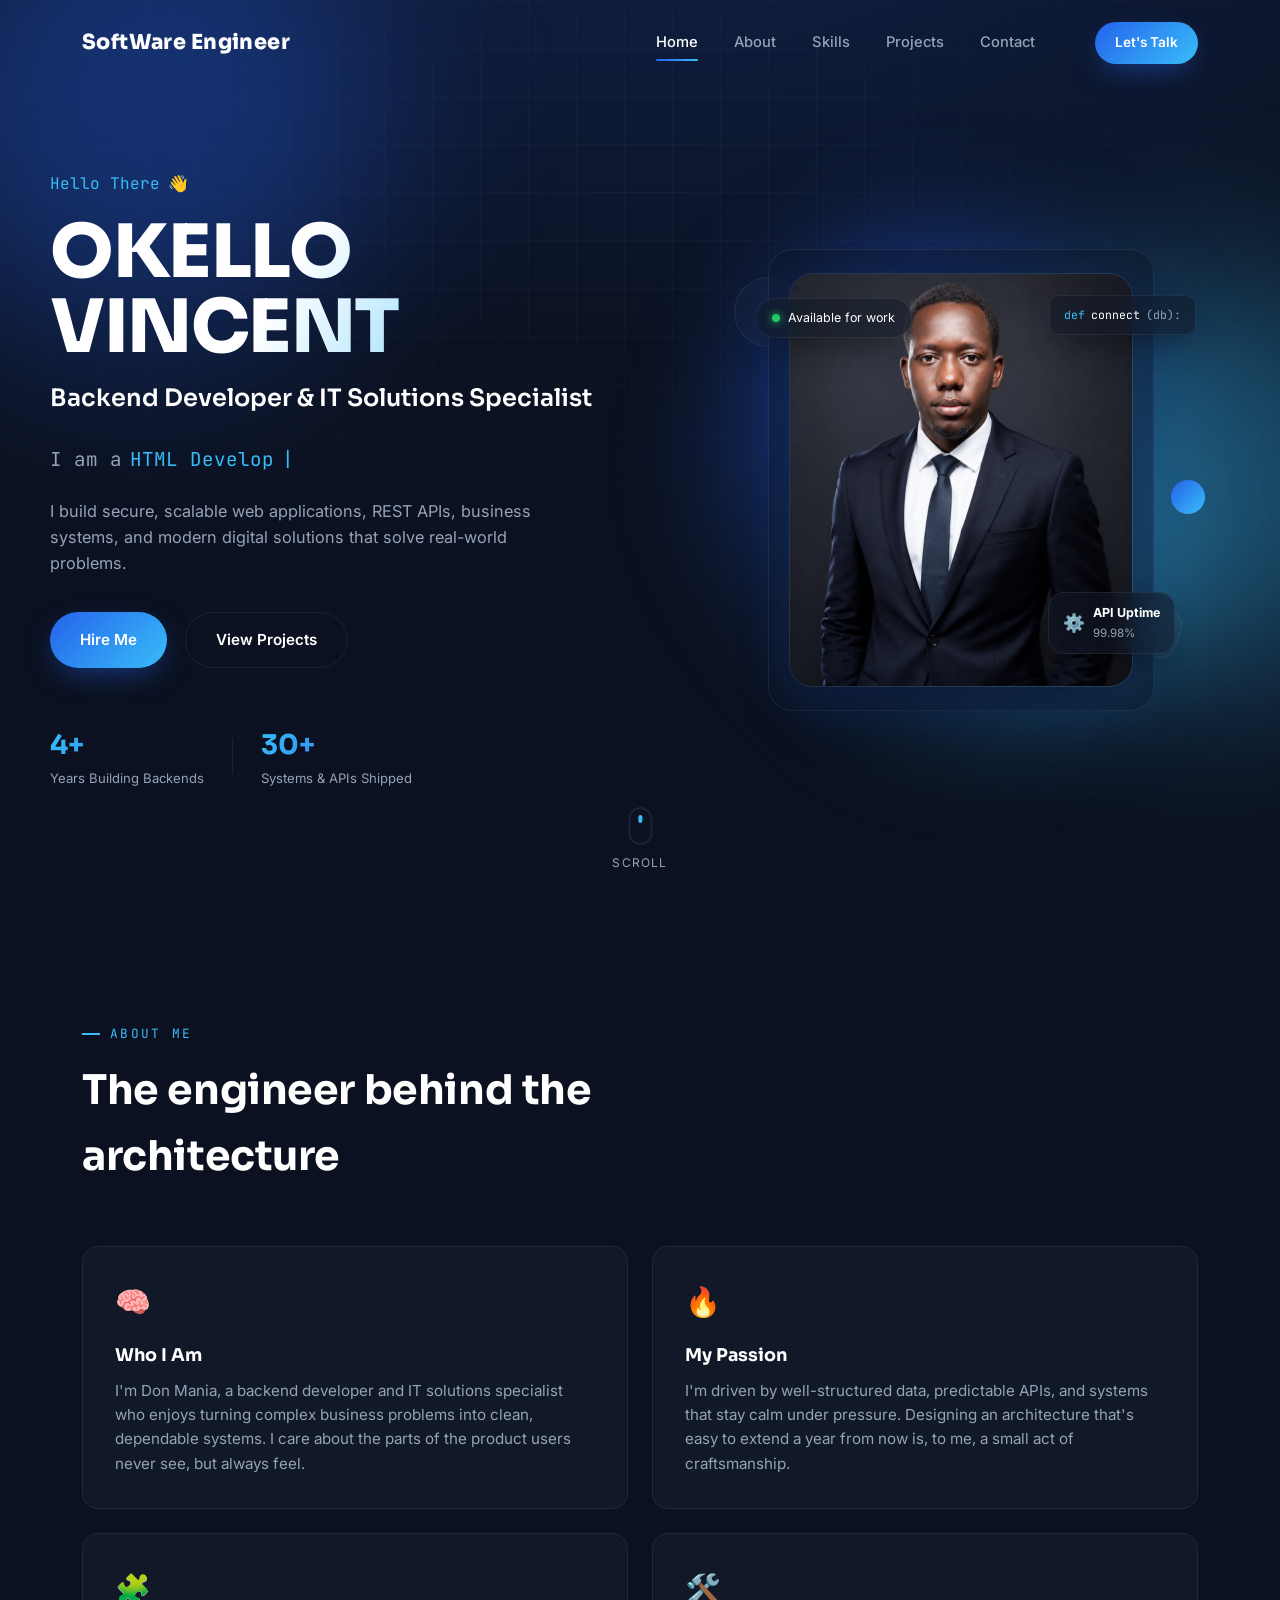
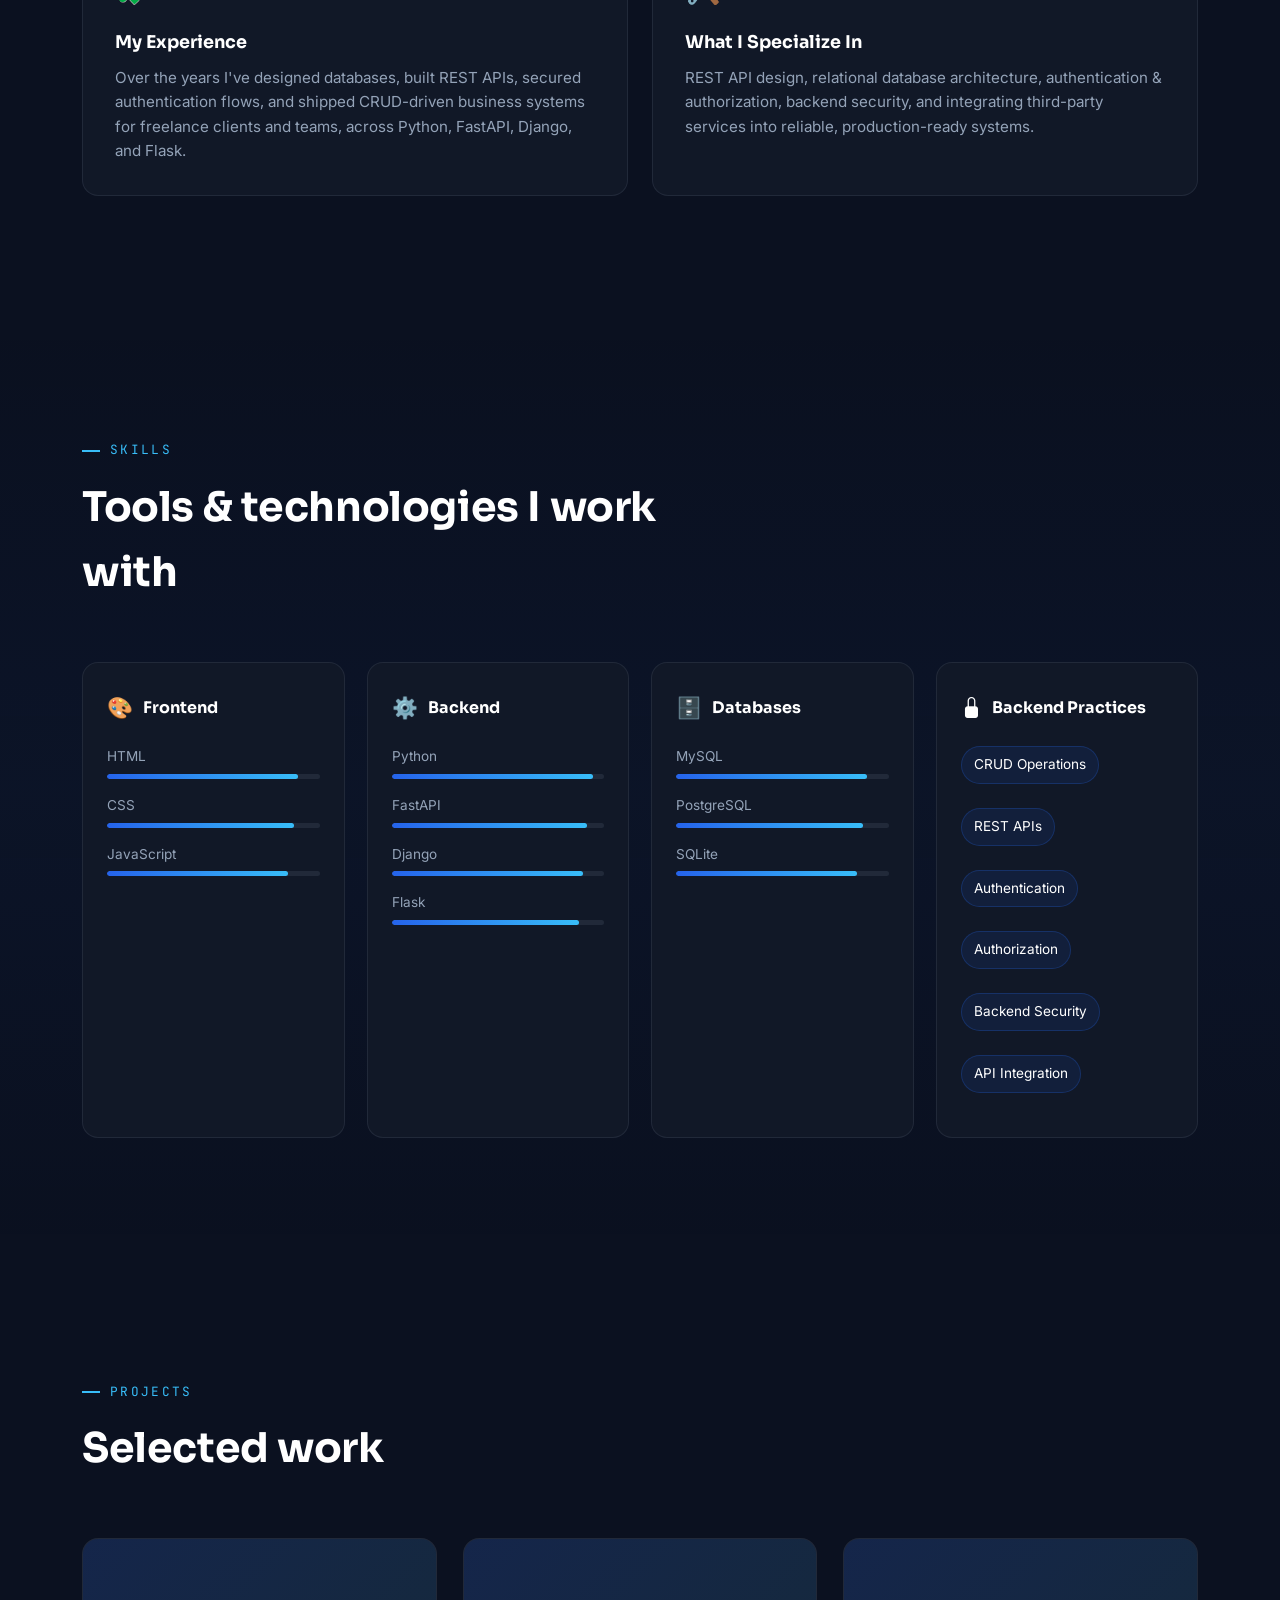
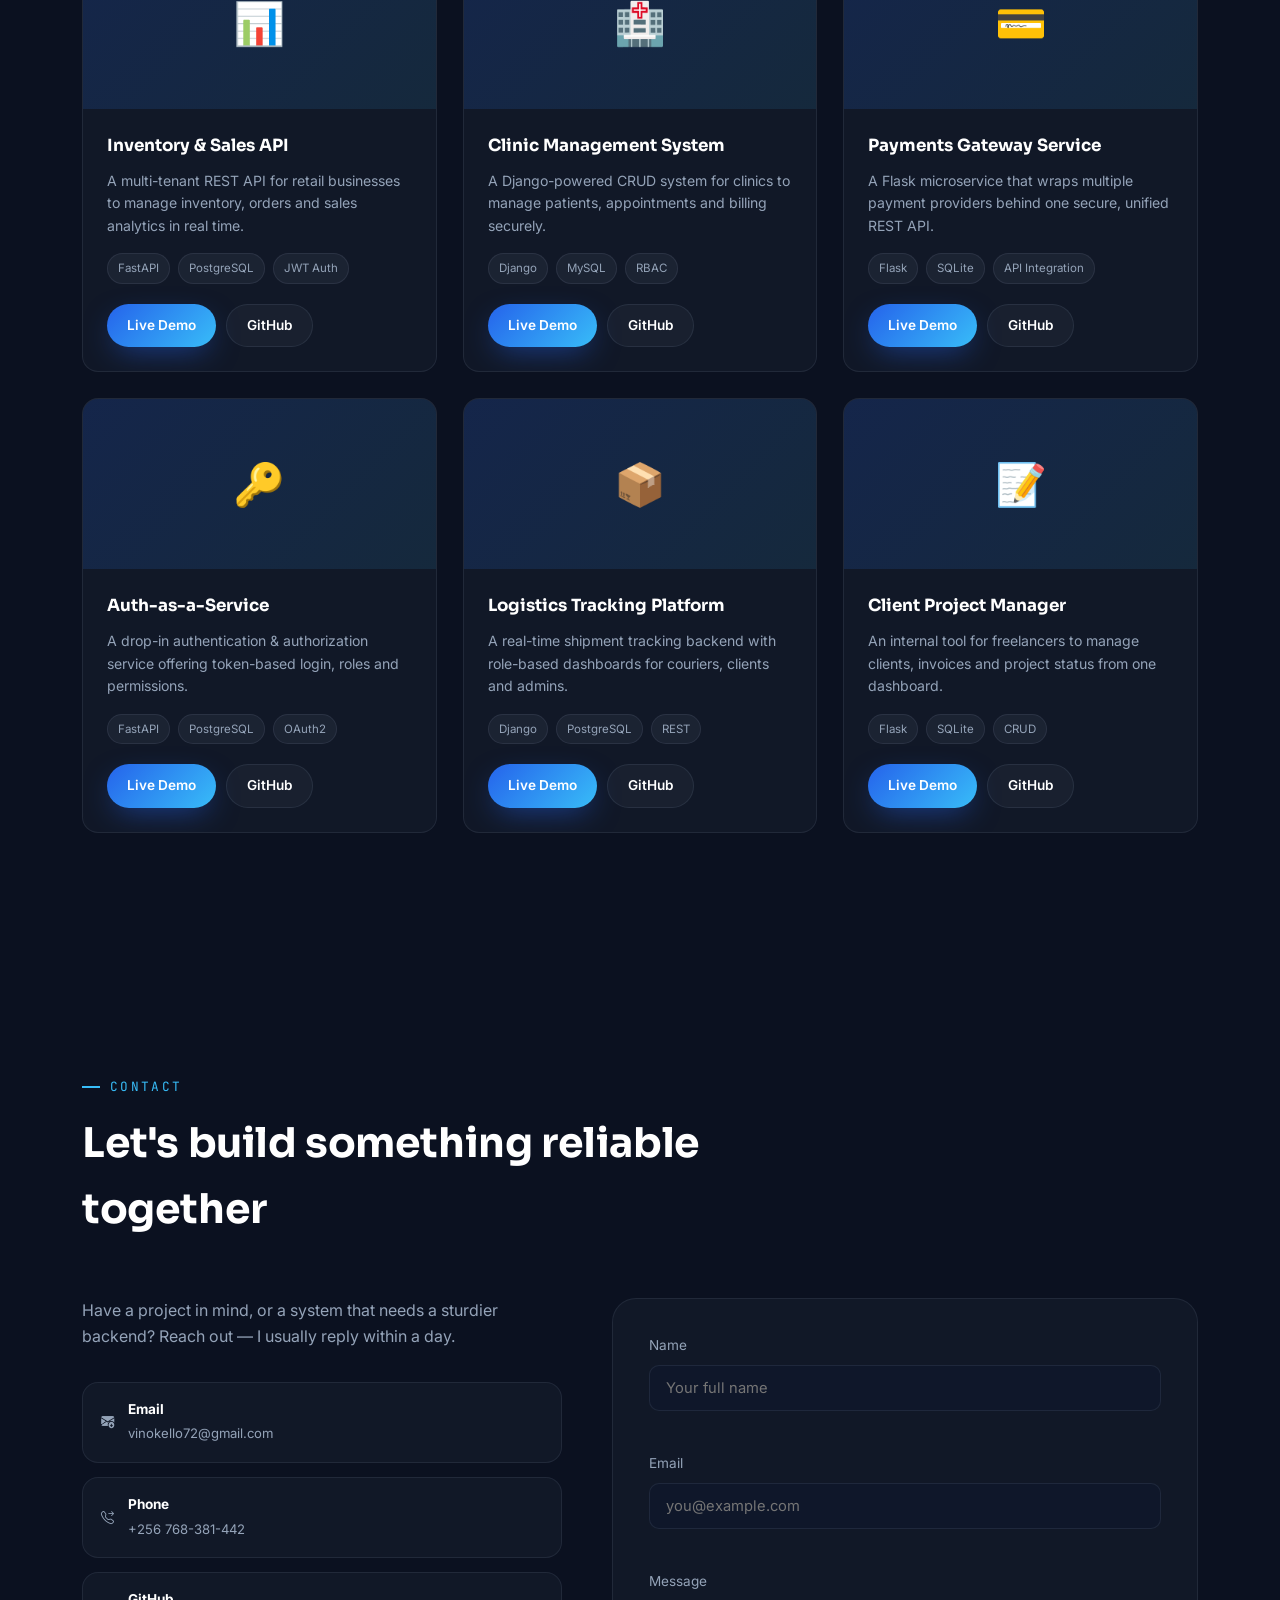
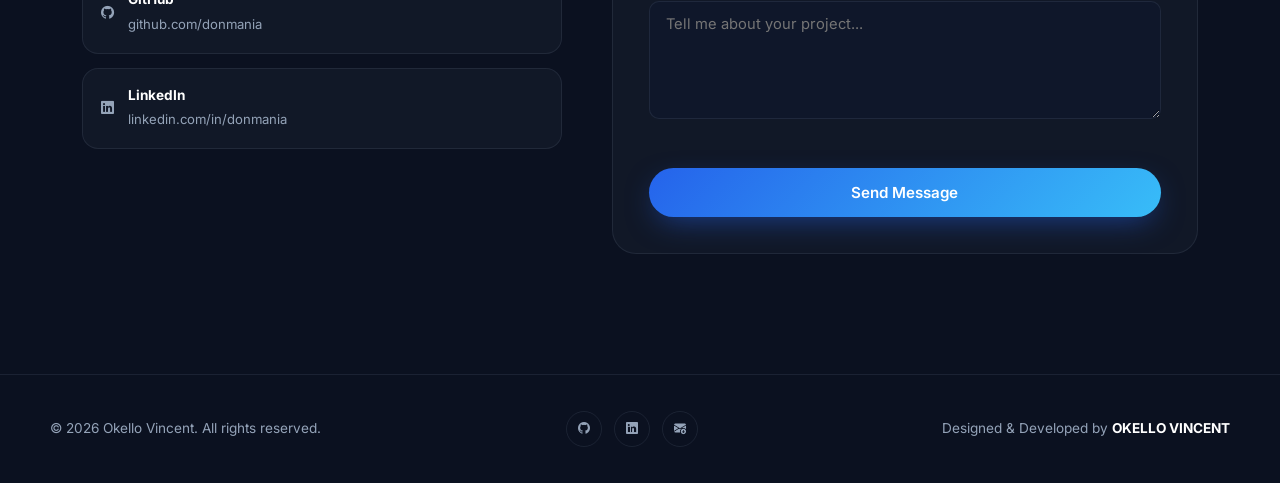
==== index.html @ c0cfbd06 "second update" ====
<!DOCTYPE html>
<html lang="en">
<head>
<meta charset="UTF-8" />
<meta name="viewport" content="width=device-width, initial-scale=1.0" />
<title>Don Mania | Backend Developer &amp; IT Solutions Specialist</title>
<meta name="description" content="Don Mania — Backend Developer & IT Solutions Specialist. I build secure, scalable web applications, REST APIs and business systems." />
<link rel="preconnect" href="https://fonts.googleapis.com">
<link rel="preconnect" href="https://fonts.gstatic.com" crossorigin>
<link href="https://fonts.googleapis.com/css2?family=Sora:wght@400;500;600;700;800&family=Inter:wght@400;500;600;700&family=JetBrains+Mono:wght@400;500&display=swap" rel="stylesheet">
<link rel="stylesheet" href="style.css" />
<link rel="stylesheet" href="https://cdn.jsdelivr.net/npm/bootstrap-icons@1.13.1/font/bootstrap-icons.min.css">
</head>
<body>

<!-- ===================== BACKGROUND DECOR (fixed, global) ===================== -->
<div class="bg-decor" aria-hidden="true">
  <div class="bg-grid"></div>
  <div class="bg-glow bg-glow--1"></div>
  <div class="bg-glow bg-glow--2"></div>
  <div class="bg-particles" id="bgParticles"></div>
</div>

<!-- ===================== NAVIGATION ===================== -->
<header class="navbar" id="navbar">
  <div class="navbar__inner">
    <a href="#home" class="navbar__logo">
    </span>SoftWare Engineer</span>
    </a>

    <nav class="navbar__nav" id="navMenu">
      <a href="#home" class="nav-link active" data-section="home">Home</a>
      <a href="#about" class="nav-link" data-section="about">About</a>
      <a href="#skills" class="nav-link" data-section="skills">Skills</a>
      <a href="#projects" class="nav-link" data-section="projects">Projects</a>
      <a href="#contact" class="nav-link" data-section="contact">Contact</a>
    </nav>

    <a href="#contact" class="btn btn--small btn--primary navbar__cta">Let's Talk</a>

    <button class="hamburger" id="hamburger" aria-label="Toggle menu" aria-expanded="false">
      <span></span><span></span><span></span>
    </button>
  </div>
</header>

<!-- mobile menu overlay -->
<div class="mobile-menu" id="mobileMenu">
  <a href="#home" class="mobile-menu__link" data-section="home">Home</a>
  <a href="#about" class="mobile-menu__link" data-section="about">About</a>
  <a href="#skills" class="mobile-menu__link" data-section="skills">Skills</a>
  <a href="#projects" class="mobile-menu__link" data-section="projects">Projects</a>
  <a href="#contact" class="mobile-menu__link" data-section="contact">Contact</a>
</div>

<main>

<!-- ===================== HERO SECTION ===================== -->
<section class="hero" id="home">
  <div class="hero__inner">

    <!-- LEFT -->
    <div class="hero__left" data-reveal="fade-right">
      <p class="hero__greeting">Hello There <span class="wave">👋</span></p>
      <h1 class="hero__name">OKELLO VINCENT</h1>
      <h2 class="hero__title">Backend Developer &amp; IT Solutions Specialist</h2>

      <div class="hero__typing">
        <span class="hero__typing-prefix">I am a</span>
        <span class="hero__typing-text" id="typingText"></span><span class="hero__cursor" id="typingCursor">|</span>
      </div>

      <p class="hero__desc">
        I build secure, scalable web applications, REST APIs, business systems, and modern digital
        solutions that solve real-world problems.
      </p>

      <div class="hero__actions">
        <a href="#contact" class="btn btn--primary">
          <span>Hire Me</span>
        </a>
        <a href="#projects" class="btn btn--secondary">
          <span>View Projects</span>
        </a>
      </div>

      <div class="hero__meta">
        <div class="hero__meta-item">
          <span class="hero__meta-number">4+</span>
          <span class="hero__meta-label">Years Building Backends</span>
        </div>
        <div class="hero__meta-divider"></div>
        <div class="hero__meta-item">
          <span class="hero__meta-number">30+</span>
          <span class="hero__meta-label">Systems &amp; APIs Shipped</span>
        </div>
      </div>
    </div>

    <!-- RIGHT -->
    <div class="hero__right" data-reveal="fade-left">
      <div class="profile-composition">
        <div class="profile-blob" aria-hidden="true"></div>
        <div class="profile-shape profile-shape--1" aria-hidden="true"></div>
        <div class="profile-shape profile-shape--2" aria-hidden="true"></div>
        <div class="profile-shape profile-shape--3" aria-hidden="true"></div>

        <div class="profile-grid-card" aria-hidden="true">
          <span>def</span><span>connect</span><span>(db):</span>
        </div>

        <div class="profile-card">
          <div class="profile-card__glass"></div>
          <img
            class="profile-card__image"
            src="CEO.jpeg"
            alt="Portrait of Don Mania, backend developer"
            loading="eager"
          />
          <div class="profile-card__badge profile-card__badge--top">
            <span class="dot dot--green"></span> Available for work
          </div>
          <div class="profile-card__badge profile-card__badge--bottom">
            <span class="badge-icon">⚙️</span>
            <div>
              <strong>API Uptime</strong>
              <small>99.98%</small>
            </div>
          </div>
        </div>
      </div>
    </div>

  </div>

  <a href="#about" class="scroll-indicator" aria-label="Scroll down">
    <span class="scroll-indicator__mouse">
      <span class="scroll-indicator__wheel"></span>
    </span>
    <span class="scroll-indicator__label">Scroll</span>
  </a>
</section>

<!-- ===================== ABOUT SECTION ===================== -->
<section class="about" id="about">
  <div class="section-inner">
    <p class="section-eyebrow" data-reveal="fade-up">About Me</p>
    <h2 class="section-title" data-reveal="fade-up">The engineer behind the architecture</h2>

    <div class="about__grid">
      <div class="about__card" data-reveal="fade-up" style="--delay:0">
        <div class="about__icon">🧠</div>
        <h3>Who I Am</h3>
        <p>
          I'm Don Mania, a backend developer and IT solutions specialist who enjoys turning
          complex business problems into clean, dependable systems. I care about the parts
          of the product users never see, but always feel.
        </p>
      </div>

      <div class="about__card" data-reveal="fade-up" style="--delay:0.1s">
        <div class="about__icon">🔥</div>
        <h3>My Passion</h3>
        <p>
          I'm driven by well-structured data, predictable APIs, and systems that stay calm
          under pressure. Designing an architecture that's easy to extend a year from now is,
          to me, a small act of craftsmanship.
        </p>
      </div>

      <div class="about__card" data-reveal="fade-up" style="--delay:0.2s">
        <div class="about__icon">🧩</div>
        <h3>My Experience</h3>
        <p>
          Over the years I've designed databases, built REST APIs, secured authentication
          flows, and shipped CRUD-driven business systems for freelance clients and teams,
          across Python, FastAPI, Django, and Flask.
        </p>
      </div>

      <div class="about__card" data-reveal="fade-up" style="--delay:0.3s">
        <div class="about__icon">🛠️</div>
        <h3>What I Specialize In</h3>
        <p>
          REST API design, relational database architecture, authentication &amp;
          authorization, backend security, and integrating third-party services into
          reliable, production-ready systems.
        </p>
      </div>
    </div>
  </div>
</section>

<!-- ===================== SKILLS SECTION ===================== -->
<section class="skills" id="skills">
  <div class="section-inner">
    <p class="section-eyebrow" data-reveal="fade-up">Skills</p>
    <h2 class="section-title" data-reveal="fade-up">Tools &amp; technologies I work with</h2>

    <div class="skills__grid">

      <div class="skill-category" data-reveal="zoom-in" style="--delay:0">
        <div class="skill-category__header">
          <span class="skill-category__icon">🎨</span>
          <h3>Frontend</h3>
        </div>
        <ul class="skill-list">
          <li><span>HTML</span><div class="skill-bar"><div class="skill-bar__fill" style="--level:90%"></div></div></li>
          <li><span>CSS</span><div class="skill-bar"><div class="skill-bar__fill" style="--level:88%"></div></div></li>
          <li><span>JavaScript</span><div class="skill-bar"><div class="skill-bar__fill" style="--level:85%"></div></div></li>
        </ul>
      </div>

      <div class="skill-category" data-reveal="zoom-in" style="--delay:0.1s">
        <div class="skill-category__header">
          <span class="skill-category__icon">⚙️</span>
          <h3>Backend</h3>
        </div>
        <ul class="skill-list">
          <li><span>Python</span><div class="skill-bar"><div class="skill-bar__fill" style="--level:95%"></div></div></li>
          <li><span>FastAPI</span><div class="skill-bar"><div class="skill-bar__fill" style="--level:92%"></div></div></li>
          <li><span>Django</span><div class="skill-bar"><div class="skill-bar__fill" style="--level:90%"></div></div></li>
          <li><span>Flask</span><div class="skill-bar"><div class="skill-bar__fill" style="--level:88%"></div></div></li>
        </ul>
      </div>

      <div class="skill-category" data-reveal="zoom-in" style="--delay:0.2s">
        <div class="skill-category__header">
          <span class="skill-category__icon">🗄️</span>
          <h3>Databases</h3>
        </div>
        <ul class="skill-list">
          <li><span>MySQL</span><div class="skill-bar"><div class="skill-bar__fill" style="--level:90%"></div></div></li>
          <li><span>PostgreSQL</span><div class="skill-bar"><div class="skill-bar__fill" style="--level:88%"></div></div></li>
          <li><span>SQLite</span><div class="skill-bar"><div class="skill-bar__fill" style="--level:85%"></div></div></li>
        </ul>
      </div>

      <div class="skill-category" data-reveal="zoom-in" style="--delay:0.3s">
        <div class="skill-category__header">
          <span class="skill-category__icon"><i class="bi bi-lock-fill"></i></span>
          <h3>Backend Practices</h3>
        </div>
        <ul class="skill-list skill-list--tags">
          <li class="tag">CRUD Operations</li>
          <li class="tag">REST APIs</li>
          <li class="tag">Authentication</li>
          <li class="tag">Authorization</li>
          <li class="tag">Backend Security</li>
          <li class="tag">API Integration</li>
        </ul>
      </div>

    </div>
  </div>
</section>

<!-- ===================== PROJECTS SECTION ===================== -->
<section class="projects" id="projects">
  <div class="section-inner">
    <p class="section-eyebrow" data-reveal="fade-up">Projects</p>
    <h2 class="section-title" data-reveal="fade-up">Selected work</h2>

    <div class="projects__grid">

      <article class="project-card" data-reveal="fade-up" style="--delay:0">
        <div class="project-card__image">
          <div class="project-card__placeholder">📊</div>
        </div>
        <div class="project-card__body">
          <h3>Inventory &amp; Sales API</h3>
          <p>A multi-tenant REST API for retail businesses to manage inventory, orders and sales analytics in real time.</p>
          <div class="project-card__stack">
            <span>FastAPI</span><span>PostgreSQL</span><span>JWT Auth</span>
          </div>
          <div class="project-card__links">
            <a href="#" class="btn btn--small btn--primary">Live Demo</a>
            <a href="#" class="btn btn--small btn--ghost">GitHub</a>
          </div>
        </div>
      </article>

      <article class="project-card" data-reveal="fade-up" style="--delay:0.1s">
        <div class="project-card__image">
          <div class="project-card__placeholder">🏥</div>
        </div>
        <div class="project-card__body">
          <h3>Clinic Management System</h3>
          <p>A Django-powered CRUD system for clinics to manage patients, appointments and billing securely.</p>
          <div class="project-card__stack">
            <span>Django</span><span>MySQL</span><span>RBAC</span>
          </div>
          <div class="project-card__links">
            <a href="#" class="btn btn--small btn--primary">Live Demo</a>
            <a href="#" class="btn btn--small btn--ghost">GitHub</a>
          </div>
        </div>
      </article>

      <article class="project-card" data-reveal="fade-up" style="--delay:0.2s">
        <div class="project-card__image">
          <div class="project-card__placeholder">💳</div>
        </div>
        <div class="project-card__body">
          <h3>Payments Gateway Service</h3>
          <p>A Flask microservice that wraps multiple payment providers behind one secure, unified REST API.</p>
          <div class="project-card__stack">
            <span>Flask</span><span>SQLite</span><span>API Integration</span>
          </div>
          <div class="project-card__links">
            <a href="#" class="btn btn--small btn--primary">Live Demo</a>
            <a href="#" class="btn btn--small btn--ghost">GitHub</a>
          </div>
        </div>
      </article>

      <article class="project-card" data-reveal="fade-up" style="--delay:0.3s">
        <div class="project-card__image">
          <div class="project-card__placeholder">🔑</div>
        </div>
        <div class="project-card__body">
          <h3>Auth-as-a-Service</h3>
          <p>A drop-in authentication &amp; authorization service offering token-based login, roles and permissions.</p>
          <div class="project-card__stack">
            <span>FastAPI</span><span>PostgreSQL</span><span>OAuth2</span>
          </div>
          <div class="project-card__links">
            <a href="#" class="btn btn--small btn--primary">Live Demo</a>
            <a href="#" class="btn btn--small btn--ghost">GitHub</a>
          </div>
        </div>
      </article>

      <article class="project-card" data-reveal="fade-up" style="--delay:0.4s">
        <div class="project-card__image">
          <div class="project-card__placeholder">📦</div>
        </div>
        <div class="project-card__body">
          <h3>Logistics Tracking Platform</h3>
          <p>A real-time shipment tracking backend with role-based dashboards for couriers, clients and admins.</p>
          <div class="project-card__stack">
            <span>Django</span><span>PostgreSQL</span><span>REST</span>
          </div>
          <div class="project-card__links">
            <a href="#" class="btn btn--small btn--primary">Live Demo</a>
            <a href="#" class="btn btn--small btn--ghost">GitHub</a>
          </div>
        </div>
      </article>

      <article class="project-card" data-reveal="fade-up" style="--delay:0.5s">
        <div class="project-card__image">
          <div class="project-card__placeholder">📝</div>
        </div>
        <div class="project-card__body">
          <h3>Client Project Manager</h3>
          <p>An internal tool for freelancers to manage clients, invoices and project status from one dashboard.</p>
          <div class="project-card__stack">
            <span>Flask</span><span>SQLite</span><span>CRUD</span>
          </div>
          <div class="project-card__links">
            <a href="#" class="btn btn--small btn--primary">Live Demo</a>
            <a href="#" class="btn btn--small btn--ghost">GitHub</a>
          </div>
        </div>
      </article>

    </div>
  </div>
</section>

<!-- ===================== CONTACT SECTION ===================== -->
<section class="contact" id="contact">
  <div class="section-inner">
    <p class="section-eyebrow" data-reveal="fade-up">Contact</p>
    <h2 class="section-title" data-reveal="fade-up">Let's build something reliable together</h2>

    <div class="contact__grid">

      <div class="contact__info" data-reveal="fade-right">
        <p class="contact__intro">
          Have a project in mind, or a system that needs a sturdier backend?
          Reach out — I usually reply within a day.
        </p>

        <a href="mailto:hello@donmania.dev" class="contact__item">
          <span class="contact__icon"><i class="bi bi-envelope-arrow-down-fill"></i></span>
          <div>
            <strong>Email</strong>
            <span>vinokello72@gmail.com</span>
          </div>
        </a>

        <a href="tel:+256768381442" class="contact__item">
          <span class="contact__icon"><i class="bi bi-telephone-forward"></i></span>
          <div>
            <strong>Phone</strong>
            <span>+256 768-381-442</span>
          </div>
        </a>

        <a href="https://github.com/Developer1-2" target="_blank" rel="noopener" class="contact__item">
          <span class="contact__icon"><i class="bi bi-github"></i></span>
          <div>
            <strong>GitHub</strong>
            <span>github.com/donmania</span>
          </div>
        </a>

        <a href="https://linkedin.com/" target="_blank" rel="noopener" class="contact__item">
          <span class="contact__icon"><i class="bi bi-linkedin"></i></span>
          <div>
            <strong>LinkedIn</strong>
            <span>linkedin.com/in/donmania</span>
          </div>
        </a>
      </div>

      <form class="contact__form" id="contactForm" data-reveal="fade-left" novalidate>
        <div class="form-group">
          <label for="name">Name</label>
          <input type="text" id="name" name="name" placeholder="Your full name" autocomplete="name" />
          <span class="form-error" id="nameError"></span>
        </div>

        <div class="form-group">
          <label for="email">Email</label>
          <input type="email" id="email" name="email" placeholder="you@example.com" autocomplete="email" />
          <span class="form-error" id="emailError"></span>
        </div>

        <div class="form-group">
          <label for="message">Message</label>
          <textarea id="message" name="message" rows="5" placeholder="Tell me about your project..."></textarea>
          <span class="form-error" id="messageError"></span>
        </div>

        <button type="submit" class="btn btn--primary btn--full">
          <span>Send Message</span>
        </button>

        <p class="form-success" id="formSuccess">Thanks — your message has been sent. I'll get back to you soon.</p>
      </form>

    </div>
  </div>
</section>

</main>

<!-- ===================== FOOTER ===================== -->
<footer class="footer">
  <div class="footer__inner">
    <p class="footer__copy">© <span id="year"></span> Okello Vincent. All rights reserved.</p>

    <div class="footer__socials">
      <a href="https://github.com/" target="_blank" rel="noopener" aria-label="GitHub"><i class="bi bi-github"></i></a>
      <a href="https://linkedin.com/" target="_blank" rel="noopener" aria-label="LinkedIn"><i class="bi bi-linkedin"></i></a>
      <a href="mailto:hello@donmania.dev" aria-label="Email"><i class="bi bi-envelope-arrow-down-fill"></i></a>
    </div>

    <p class="footer__credit">Designed &amp; Developed by <strong>OKELLO VINCENT</strong></p>
  </div>
</footer>

<button class="back-to-top" id="backToTop" aria-label="Back to top">↑</button>

<script src="script.js"></script>
</body>
</html>
---- style.css ----
/* =========================================================
   DON MANIA — PORTFOLIO STYLESHEET
   Sections: Variables, Reset, Base, Background, Navbar,
   Buttons, Hero, About, Skills, Projects, Contact, Footer,
   Animations, Responsive
   ========================================================= */

/* ---------- 1. CSS VARIABLES ---------- */
:root{
  --bg: #0B1120;
  --card: #111827;
  --card-alt: #0F172A;
  --accent: #2563EB;
  --accent-2: #38BDF8;
  --text: #FFFFFF;
  --muted: #94A3B8;
  --border: rgba(148,163,184,0.12);
  --glass: rgba(17,24,39,0.55);

  --radius-sm: 10px;
  --radius-md: 16px;
  --radius-lg: 24px;

  --font-display: 'Sora', 'Inter', sans-serif;
  --font-body: 'Inter', sans-serif;
  --font-mono: 'JetBrains Mono', monospace;

  --transition: 0.35s cubic-bezier(.25,.8,.25,1);
  --shadow-glow: 0 20px 60px -15px rgba(37,99,235,0.45);
}

/* ---------- 2. RESET ---------- */
*,*::before,*::after{ box-sizing: border-box; margin:0; padding:0; }
html{ scroll-behavior: smooth; }
@media (prefers-reduced-motion: reduce){
  html{ scroll-behavior:auto; }
  *,*::before,*::after{ animation-duration:0.001ms !important; animation-iteration-count:1 !important; transition-duration:0.001ms !important; }
}

body{
  background: var(--bg);
  color: var(--text);
  font-family: var(--font-body);
  line-height: 1.6;
  overflow-x: hidden;
  -webkit-font-smoothing: antialiased;
}

img{ max-width:100%; display:block; }
a{ color:inherit; text-decoration:none; }
ul{ list-style:none; }
button{ font-family:inherit; cursor:pointer; border:none; background:none; color:inherit; }
input,textarea{ font-family:inherit; }

::selection{ background: var(--accent); color:#fff; }

:focus-visible{
  outline: 2px solid var(--accent-2);
  outline-offset: 3px;
  border-radius: 4px;
}

::-webkit-scrollbar{ width:10px; }
::-webkit-scrollbar-track{ background: var(--bg); }
::-webkit-scrollbar-thumb{ background: linear-gradient(var(--accent), var(--accent-2)); border-radius:10px; }

.section-inner{
  max-width: 1180px;
  margin: 0 auto;
  padding: 120px 32px;
}

.section-eyebrow{
  display:inline-block;
  font-family: var(--font-mono);
  font-size: 0.8rem;
  letter-spacing: 0.18em;
  text-transform: uppercase;
  color: var(--accent-2);
  margin-bottom: 14px;
  position: relative;
  padding-left: 28px;
}
.section-eyebrow::before{
  content:"";
  position:absolute;
  left:0; top:50%;
  transform: translateY(-50%);
  width: 18px; height: 2px;
  background: var(--accent-2);
}

.section-title{
  font-family: var(--font-display);
  font-weight: 700;
  font-size: clamp(1.8rem, 3.2vw, 2.6rem);
  margin-bottom: 56px;
  max-width: 640px;
  letter-spacing: -0.01em;
}

/* ---------- 3. BACKGROUND DECOR ---------- */
.bg-decor{
  position: fixed;
  inset: 0;
  z-index: -1;
  background:
    radial-gradient(ellipse 80% 50% at 50% -10%, rgba(37,99,235,0.18), transparent),
    var(--bg);
  overflow: hidden;
}

.bg-grid{
  position:absolute; inset:0;
  background-image:
    linear-gradient(rgba(148,163,184,0.05) 1px, transparent 1px),
    linear-gradient(90deg, rgba(148,163,184,0.05) 1px, transparent 1px);
  background-size: 48px 48px;
  mask-image: radial-gradient(ellipse 70% 60% at 50% 20%, black, transparent);
}

.bg-glow{
  position:absolute;
  border-radius: 50%;
  filter: blur(90px);
  opacity: 0.35;
}
.bg-glow--1{
  width: 480px; height: 480px;
  top: -120px; left: -100px;
  background: var(--accent);
  animation: floatGlow 18s ease-in-out infinite;
}
.bg-glow--2{
  width: 420px; height: 420px;
  top: 30%; right: -140px;
  background: var(--accent-2);
  animation: floatGlow 22s ease-in-out infinite reverse;
}
@keyframes floatGlow{
  0%,100%{ transform: translate(0,0) scale(1); }
  50%{ transform: translate(40px,60px) scale(1.1); }
}

.bg-particles{ position:absolute; inset:0; }
.particle{
  position:absolute;
  width: 3px; height: 3px;
  border-radius:50%;
  background: var(--accent-2);
  opacity: 0.5;
  animation: particleFloat linear infinite;
}
@keyframes particleFloat{
  0%{ transform: translateY(0) translateX(0); opacity:0; }
  10%{ opacity:0.6; }
  90%{ opacity:0.6; }
  100%{ transform: translateY(-100vh) translateX(20px); opacity:0; }
}

/* ---------- 4. NAVBAR ---------- */
.navbar{
  position: fixed;
  top:0; left:0; right:0;
  z-index: 1000;
  padding: 22px 0;
  transition: var(--transition);
}
.navbar.scrolled{
  padding: 14px 0;
  background: rgba(11,17,32,0.75);
  backdrop-filter: blur(16px);
  -webkit-backdrop-filter: blur(16px);
  border-bottom: 1px solid var(--border);
}
.navbar__inner{
  max-width: 1180px;
  margin: 0 auto;
  padding: 0 32px;
  display:flex;
  align-items:center;
  justify-content: space-between;
  gap: 24px;
}
.navbar__logo{
  font-family: var(--font-display);
  font-weight: 800;
  font-size: 1.3rem;
  letter-spacing: 0.02em;
}
.navbar__logo-bracket{ color: var(--accent-2); }

.navbar__nav{
  display:flex;
  align-items:center;
  gap: 36px;
  margin-left: auto;
  margin-right: 36px;
}
.nav-link{
  position: relative;
  font-size: 0.92rem;
  font-weight: 500;
  color: var(--muted);
  transition: color var(--transition);
  padding: 6px 0;
}
.nav-link::after{
  content:"";
  position:absolute;
  left:0; bottom:0;
  width:0; height:2px;
  background: linear-gradient(90deg, var(--accent), var(--accent-2));
  transition: width var(--transition);
  border-radius: 2px;
}
.nav-link:hover{ color: var(--text); }
.nav-link.active{ color: var(--text); }
.nav-link.active::after{ width: 100%; }

.navbar__cta{ flex-shrink:0; }

.hamburger{
  display:none;
  flex-direction: column;
  gap: 5px;
  width: 28px;
  z-index: 1100;
}
.hamburger span{
  display:block;
  height: 2px;
  width: 100%;
  background: var(--text);
  border-radius: 2px;
  transition: var(--transition);
}
.hamburger.open span:nth-child(1){ transform: translateY(7px) rotate(45deg); }
.hamburger.open span:nth-child(2){ opacity:0; }
.hamburger.open span:nth-child(3){ transform: translateY(-7px) rotate(-45deg); }

.mobile-menu{
  position: fixed;
  inset: 0;
  z-index: 999;
  background: rgba(11,17,32,0.97);
  backdrop-filter: blur(20px);
  display:flex;
  flex-direction: column;
  align-items:center;
  justify-content:center;
  gap: 32px;
  transform: translateY(-100%);
  opacity: 0;
  transition: transform 0.45s cubic-bezier(.25,.8,.25,1), opacity 0.4s ease;
  pointer-events: none;
}
.mobile-menu.open{
  transform: translateY(0);
  opacity: 1;
  pointer-events: all;
}
.mobile-menu__link{
  font-family: var(--font-display);
  font-size: 1.6rem;
  font-weight: 600;
  color: var(--text);
}

/* ---------- 5. BUTTONS ---------- */
.btn{
  display:inline-flex;
  align-items:center;
  justify-content:center;
  gap: 8px;
  padding: 15px 30px;
  border-radius: 100px;
  font-weight: 600;
  font-size: 0.95rem;
  position: relative;
  overflow: hidden;
  transition: transform var(--transition), box-shadow var(--transition), background var(--transition), color var(--transition);
  white-space: nowrap;
}
.btn span{ position: relative; z-index:2; }

.btn--primary{
  background: linear-gradient(135deg, var(--accent), var(--accent-2));
  color: #fff;
  box-shadow: 0 10px 30px -8px rgba(37,99,235,0.55);
}
.btn--primary:hover{
  transform: translateY(-3px);
  box-shadow: 0 16px 40px -8px rgba(56,189,248,0.6);
}

.btn--secondary{
  background: transparent;
  color: var(--text);
  border: 1px solid var(--border);
}
.btn--secondary::before{
  content:"";
  position:absolute; inset:0;
  background: linear-gradient(135deg, rgba(37,99,235,0.18), rgba(56,189,248,0.18));
  transform: scaleX(0);
  transform-origin: left;
  transition: transform var(--transition);
  z-index:1;
}
.btn--secondary:hover::before{ transform: scaleX(1); }
.btn--secondary:hover{ border-color: var(--accent-2); transform: translateY(-3px); }

.btn--ghost{
  background: rgba(148,163,184,0.06);
  color: var(--text);
  border: 1px solid var(--border);
}
.btn--ghost:hover{ background: rgba(148,163,184,0.12); transform: translateY(-2px); }

.btn--small{ padding: 10px 20px; font-size: 0.85rem; }
.btn--full{ width: 100%; }

/* ---------- 6. HERO ---------- */
.hero{
  min-height: 100vh;
  display:flex;
  align-items:center;
  padding: 140px 32px 80px;
  position: relative;
}
.hero__inner{
  max-width: 1180px;
  margin: 0 auto;
  width: 100%;
  display:grid;
  grid-template-columns: 1.05fr 0.95fr;
  align-items:center;
  gap: 48px;
}

.hero__greeting{
  font-family: var(--font-mono);
  color: var(--accent-2);
  font-size: 1rem;
  margin-bottom: 18px;
  display:flex; align-items:center; gap:8px;
}
.wave{ display:inline-block; animation: wave 2.2s ease-in-out infinite; transform-origin: 70% 70%; }
@keyframes wave{
  0%,60%,100%{ transform: rotate(0deg); }
  10%{ transform: rotate(14deg); }
  20%{ transform: rotate(-8deg); }
  30%{ transform: rotate(14deg); }
  40%{ transform: rotate(-4deg); }
  50%{ transform: rotate(10deg); }
}

.hero__name{
  font-family: var(--font-display);
  font-weight: 800;
  font-size: clamp(2.6rem, 6vw, 4.6rem);
  line-height: 1.02;
  letter-spacing: -0.02em;
  background: linear-gradient(120deg, #fff 40%, var(--accent-2));
  -webkit-background-clip: text;
  background-clip: text;
  color: transparent;
  margin-bottom: 14px;
}

.hero__title{
  font-family: var(--font-display);
  font-weight: 600;
  font-size: clamp(1.1rem, 2vw, 1.5rem);
  color: var(--text);
  margin-bottom: 26px;
}

.hero__typing{
  font-family: var(--font-mono);
  font-size: clamp(1rem, 1.6vw, 1.2rem);
  color: var(--accent-2);
  min-height: 32px;
  display:flex;
  align-items:center;
  gap: 8px;
  margin-bottom: 22px;
}
.hero__typing-prefix{ color: var(--muted); }
.hero__cursor{
  display:inline-block;
  color: var(--accent-2);
  animation: blink 0.9s steps(1) infinite;
}
@keyframes blink{ 50%{ opacity:0; } }

.hero__desc{
  color: var(--muted);
  font-size: 1.02rem;
  max-width: 520px;
  margin-bottom: 36px;
}

.hero__actions{
  display:flex;
  gap: 18px;
  flex-wrap: wrap;
  margin-bottom: 56px;
}

.hero__meta{
  display:flex;
  align-items:center;
  gap: 28px;
}
.hero__meta-item{ display:flex; flex-direction:column; }
.hero__meta-number{
  font-family: var(--font-display);
  font-weight: 700;
  font-size: 1.7rem;
  background: linear-gradient(120deg, var(--accent-2), var(--accent));
  -webkit-background-clip:text; background-clip:text; color:transparent;
}
.hero__meta-label{ color: var(--muted); font-size: 0.82rem; }
.hero__meta-divider{ width:1px; height: 36px; background: var(--border); }

/* ---- HERO RIGHT: profile composition ---- */
.hero__right{ display:flex; justify-content:center; align-items:center; }

.profile-composition{
  position: relative;
  width: min(420px, 90%);
  aspect-ratio: 1/1.05;
  display:flex; align-items:center; justify-content:center;
}

.profile-blob{
  position:absolute;
  inset: -10%;
  background: radial-gradient(circle at 35% 30%, rgba(37,99,235,0.55), transparent 60%),
              radial-gradient(circle at 70% 70%, rgba(56,189,248,0.35), transparent 60%);
  filter: blur(50px);
  border-radius: 50%;
  animation: blobPulse 7s ease-in-out infinite;
}
@keyframes blobPulse{
  0%,100%{ transform: scale(1); opacity:0.8; }
  50%{ transform: scale(1.08); opacity:1; }
}

.profile-shape{
  position:absolute;
  border: 1px solid var(--border);
  border-radius: var(--radius-md);
  background: rgba(148,163,184,0.04);
  backdrop-filter: blur(4px);
}
.profile-shape--1{
  width: 70px; height: 70px;
  top: 4%; left: -4%;
  border-radius: 50%;
  animation: floatShape 6s ease-in-out infinite;
}
.profile-shape--2{
  width: 50px; height: 50px;
  bottom: 10%; right: -2%;
  transform: rotate(20deg);
  animation: floatShape 8s ease-in-out infinite reverse;
}
.profile-shape--3{
  width: 34px; height: 34px;
  top: 50%; right: -8%;
  border-radius: 50%;
  background: linear-gradient(135deg, var(--accent), var(--accent-2));
  border: none;
  animation: floatShape 5s ease-in-out infinite;
}
@keyframes floatShape{
  0%,100%{ transform: translateY(0); }
  50%{ transform: translateY(-18px); }
}

.profile-grid-card{
  position:absolute;
  top: 8%;
  right: -6%;
  background: var(--glass);
  border: 1px solid var(--border);
  backdrop-filter: blur(10px);
  border-radius: var(--radius-sm);
  padding: 10px 14px;
  font-family: var(--font-mono);
  font-size: 0.72rem;
  color: var(--accent-2);
  display:flex; gap:6px;
  box-shadow: 0 10px 30px -10px rgba(0,0,0,0.5);
  animation: floatShape 7s ease-in-out infinite;
  z-index: 4;
}
.profile-grid-card span:nth-child(2){ color: var(--text); }
.profile-grid-card span:nth-child(3){ color: var(--muted); }

.profile-card{
  position: relative;
  width: 82%;
  z-index: 3;
  border-radius: var(--radius-lg);
  animation: cardFloat 6s ease-in-out infinite;
  transition: transform var(--transition);
}
.profile-card:hover{ transform: translateY(-10px) scale(1.015); }

@keyframes cardFloat{
  0%,100%{ transform: translateY(0); }
  50%{ transform: translateY(-14px); }
}

.profile-card__glass{
  position:absolute;
  inset: -6%;
  background: rgba(17,24,39,0.4);
  border: 1px solid var(--border);
  border-radius: var(--radius-lg);
  backdrop-filter: blur(6px);
  z-index: -1;
}

.profile-card__image{
  width: 100%;
  aspect-ratio: 3/3.6;
  object-fit: cover;
  border-radius: var(--radius-lg);
  border: 1px solid rgba(148,163,184,0.18);
  box-shadow:
    0 30px 60px -20px rgba(0,0,0,0.65),
    var(--shadow-glow);
}

.profile-card__badge{
  position: absolute;
  display:flex;
  align-items:center;
  gap: 8px;
  background: var(--glass);
  border: 1px solid var(--border);
  backdrop-filter: blur(10px);
  -webkit-backdrop-filter: blur(10px);
  border-radius: 100px;
  padding: 9px 16px;
  font-size: 0.78rem;
  box-shadow: 0 14px 30px -10px rgba(0,0,0,0.5);
  z-index: 5;
}
.profile-card__badge--top{ top: 6%; left: -10%; }
.profile-card__badge--bottom{
  bottom: 8%; right: -12%;
  border-radius: var(--radius-md);
  padding: 10px 14px;
  flex-direction: row;
}
.profile-card__badge--bottom strong{ display:block; font-size: 0.78rem; }
.profile-card__badge--bottom small{ color: var(--muted); font-size: 0.72rem; }
.badge-icon{ font-size: 1.1rem; }

.dot{ width:8px; height:8px; border-radius:50%; display:inline-block; }
.dot--green{ background:#22c55e; box-shadow: 0 0 8px #22c55e; animation: pulseDot 1.6s ease-in-out infinite; }
@keyframes pulseDot{ 50%{ opacity:0.4; } }

/* scroll indicator */
.scroll-indicator{
  position:absolute;
  bottom: 28px;
  left: 50%;
  transform: translateX(-50%);
  display:flex;
  flex-direction: column;
  align-items:center;
  gap: 8px;
  color: var(--muted);
  font-size: 0.75rem;
  letter-spacing: 0.1em;
  text-transform: uppercase;
}
.scroll-indicator__mouse{
  width: 24px; height: 38px;
  border: 2px solid var(--border);
  border-radius: 14px;
  display:flex;
  justify-content:center;
  padding-top: 6px;
}
.scroll-indicator__wheel{
  width: 4px; height: 8px;
  border-radius: 2px;
  background: var(--accent-2);
  animation: scrollWheel 1.6s ease-in-out infinite;
}
@keyframes scrollWheel{
  0%{ transform: translateY(0); opacity:1; }
  60%{ opacity:0.3; }
  100%{ transform: translateY(10px); opacity:0; }
}

/* ---------- 7. ABOUT ---------- */
.about__grid{
  display:grid;
  grid-template-columns: repeat(2, 1fr);
  gap: 24px;
}
.about__card{
  background: var(--card);
  border: 1px solid var(--border);
  border-radius: var(--radius-md);
  padding: 32px;
  transition: transform var(--transition), border-color var(--transition), box-shadow var(--transition);
}
.about__card:hover{
  transform: translateY(-6px);
  border-color: rgba(56,189,248,0.4);
  box-shadow: 0 20px 40px -20px rgba(37,99,235,0.4);
}
.about__icon{ font-size: 1.8rem; margin-bottom: 16px; }
.about__card h3{ font-family: var(--font-display); font-size: 1.1rem; margin-bottom: 10px; }
.about__card p{ color: var(--muted); font-size: 0.95rem; }

/* ---------- 8. SKILLS ---------- */
.skills{ background: linear-gradient(180deg, transparent, rgba(37,99,235,0.04), transparent); }
.skills__grid{
  display:grid;
  grid-template-columns: repeat(4, 1fr);
  gap: 22px;
}
.skill-category{
  background: var(--card);
  border: 1px solid var(--border);
  border-radius: var(--radius-md);
  padding: 28px 24px;
  transition: transform var(--transition), border-color var(--transition);
}
.skill-category:hover{ transform: translateY(-6px); border-color: rgba(37,99,235,0.4); }
.skill-category__header{ display:flex; align-items:center; gap:10px; margin-bottom: 22px; }
.skill-category__icon{ font-size: 1.3rem; }
.skill-category__header h3{ font-family: var(--font-display); font-size: 1rem; }

.skill-list li{ margin-bottom: 16px; font-size: 0.85rem; color: var(--text); }
.skill-list li span{ display:block; margin-bottom: 6px; color: var(--muted); }
.skill-bar{ width:100%; height: 5px; background: rgba(148,163,184,0.12); border-radius: 4px; overflow:hidden; }
.skill-bar__fill{
  height: 100%;
  width: 0%;
  border-radius: 4px;
  background: linear-gradient(90deg, var(--accent), var(--accent-2));
  transition: width 1.1s cubic-bezier(.25,.8,.25,1);
}
.skill-category.in-view .skill-bar__fill{ width: var(--level); }

.skill-list--tags{ display:flex; flex-wrap:wrap; gap: 8px; }
.tag{
  font-size: 0.78rem;
  padding: 7px 12px;
  background: rgba(37,99,235,0.1);
  border: 1px solid rgba(37,99,235,0.25);
  color: var(--accent-2);
  border-radius: 100px;
}

/* ---------- 9. PROJECTS ---------- */
.projects__grid{
  display:grid;
  grid-template-columns: repeat(3, 1fr);
  gap: 26px;
}
.project-card{
  background: var(--card);
  border: 1px solid var(--border);
  border-radius: var(--radius-md);
  overflow: hidden;
  transition: transform var(--transition), box-shadow var(--transition), border-color var(--transition);
}
.project-card:hover{
  transform: translateY(-8px) scale(1.015);
  box-shadow: 0 24px 50px -20px rgba(37,99,235,0.45);
  border-color: rgba(56,189,248,0.4);
}
.project-card__image{
  height: 170px;
  background: linear-gradient(135deg, rgba(37,99,235,0.18), rgba(56,189,248,0.1));
  display:flex; align-items:center; justify-content:center;
  position: relative;
  overflow:hidden;
}
.project-card__placeholder{ font-size: 2.6rem; transition: transform var(--transition); }
.project-card:hover .project-card__placeholder{ transform: scale(1.15) rotate(-4deg); }
.project-card__body{ padding: 24px; }
.project-card__body h3{ font-family: var(--font-display); font-size: 1.05rem; margin-bottom: 10px; }
.project-card__body p{ color: var(--muted); font-size: 0.88rem; margin-bottom: 16px; }
.project-card__stack{ display:flex; flex-wrap:wrap; gap:8px; margin-bottom: 20px; }
.project-card__stack span{
  font-size: 0.72rem;
  padding: 5px 10px;
  background: rgba(148,163,184,0.08);
  border: 1px solid var(--border);
  border-radius: 100px;
  color: var(--muted);
}
.project-card__links{ display:flex; gap: 10px; }

/* ---------- 10. CONTACT ---------- */
.contact__grid{
  display:grid;
  grid-template-columns: 0.9fr 1.1fr;
  gap: 50px;
}
.contact__intro{ color: var(--muted); margin-bottom: 32px; max-width: 420px; }
.contact__item{
  display:flex;
  align-items:center;
  gap: 14px;
  padding: 16px 18px;
  background: var(--card);
  border: 1px solid var(--border);
  border-radius: var(--radius-md);
  margin-bottom: 14px;
  transition: var(--transition);
}
.contact__item:hover{ border-color: rgba(56,189,248,0.4); transform: translateX(6px); }
.contact__item strong{ display:block; font-size: 0.85rem; }
.contact__item span{ color: var(--muted); font-size: 0.82rem; }
.contact__icon{ font-size: 1.2rem; }

.contact__form{
  background: var(--card);
  border: 1px solid var(--border);
  border-radius: var(--radius-lg);
  padding: 36px;
}
.form-group{ margin-bottom: 22px; }
.form-group label{ display:block; font-size: 0.85rem; margin-bottom: 8px; color: var(--muted); }
.form-group input, .form-group textarea{
  width: 100%;
  padding: 13px 16px;
  background: var(--card-alt);
  border: 1px solid var(--border);
  border-radius: var(--radius-sm);
  color: var(--text);
  font-size: 0.92rem;
  transition: border-color var(--transition), box-shadow var(--transition);
  resize: vertical;
}
.form-group input:focus, .form-group textarea:focus{
  outline: none;
  border-color: var(--accent-2);
  box-shadow: 0 0 0 3px rgba(56,189,248,0.15);
}
.form-group.error input, .form-group.error textarea{ border-color: #ef4444; }
.form-error{
  display:block;
  margin-top: 6px;
  font-size: 0.78rem;
  color: #ef4444;
  min-height: 14px;
}
.form-success{
  display:none;
  margin-top: 18px;
  font-size: 0.88rem;
  color: #22c55e;
  background: rgba(34,197,94,0.08);
  border: 1px solid rgba(34,197,94,0.25);
  padding: 12px 16px;
  border-radius: var(--radius-sm);
}
.form-success.show{ display:block; }

/* ---------- 11. FOOTER ---------- */
.footer{
  border-top: 1px solid var(--border);
  padding: 36px 32px;
}
.footer__inner{
  max-width: 1180px;
  margin: 0 auto;
  display:flex;
  align-items:center;
  justify-content: space-between;
  flex-wrap: wrap;
  gap: 16px;
}
.footer__copy, .footer__credit{ color: var(--muted); font-size: 0.85rem; }
.footer__credit strong{ color: var(--text); }
.footer__socials{ display:flex; gap: 12px; }
.footer__socials a{
  width: 36px; height: 36px;
  display:flex; align-items:center; justify-content:center;
  border: 1px solid var(--border);
  border-radius: 50%;
  font-size: 0.75rem;
  font-family: var(--font-mono);
  color: var(--muted);
  transition: var(--transition);
}
.footer__socials a:hover{
  color: #fff;
  border-color: var(--accent-2);
  background: rgba(56,189,248,0.1);
  transform: translateY(-3px);
}

/* ---------- 12. BACK TO TOP ---------- */
.back-to-top{
  position: fixed;
  bottom: 28px;
  right: 28px;
  width: 46px; height: 46px;
  border-radius: 50%;
  background: linear-gradient(135deg, var(--accent), var(--accent-2));
  color: #fff;
  font-size: 1.1rem;
  display:flex; align-items:center; justify-content:center;
  box-shadow: 0 10px 30px -8px rgba(37,99,235,0.6);
  opacity: 0;
  visibility: hidden;
  transform: translateY(12px);
  transition: var(--transition);
  z-index: 900;
}
.back-to-top.show{ opacity:1; visibility:visible; transform: translateY(0); }
.back-to-top:hover{ transform: translateY(-4px); }

/* ---------- 13. SCROLL REVEAL ANIMATIONS ---------- */
[data-reveal]{
  opacity: 0;
  transition: opacity 0.8s ease var(--delay,0s), transform 0.8s cubic-bezier(.25,.8,.25,1) var(--delay,0s);
}
[data-reveal="fade-up"]{ transform: translateY(36px); }
[data-reveal="fade-left"]{ transform: translateX(-40px); }
[data-reveal="fade-right"]{ transform: translateX(40px); }
[data-reveal="zoom-in"]{ transform: scale(0.92); }
[data-reveal].in-view{ opacity:1; transform: translate(0,0) scale(1); }

/* ---------- 14. RESPONSIVE ---------- */
@media (max-width: 1024px){
  .hero__inner{ grid-template-columns: 1fr; text-align:center; }
  .hero__actions{ justify-content:center; }
  .hero__meta{ justify-content:center; }
  .hero__typing{ justify-content:center; }
  .hero__desc{ margin-left:auto; margin-right:auto; }
  .hero__right{ order:-1; margin-bottom: 24px; }
  .about__grid{ grid-template-columns: 1fr; }
  .skills__grid{ grid-template-columns: repeat(2, 1fr); }
  .projects__grid{ grid-template-columns: repeat(2, 1fr); }
  .contact__grid{ grid-template-columns: 1fr; }
}

@media (max-width: 860px){
  .navbar__nav, .navbar__cta{ display:none; }
  .hamburger{ display:flex; }
}

@media (max-width: 640px){
  .section-inner{ padding: 90px 22px; }
  .skills__grid{ grid-template-columns: 1fr; }
  .projects__grid{ grid-template-columns: 1fr; }
  .profile-card__badge--top, .profile-card__badge--bottom{ font-size: 0.7rem; padding: 7px 12px; }
  .profile-grid-card{ display:none; }
  .footer__inner{ flex-direction: column; text-align:center; }
}

@media (max-width: 420px){
  .hero{ padding-top: 120px; }
  .hero__actions{ flex-direction: column; width:100%; }
  .hero__actions .btn{ width:100%; }
}
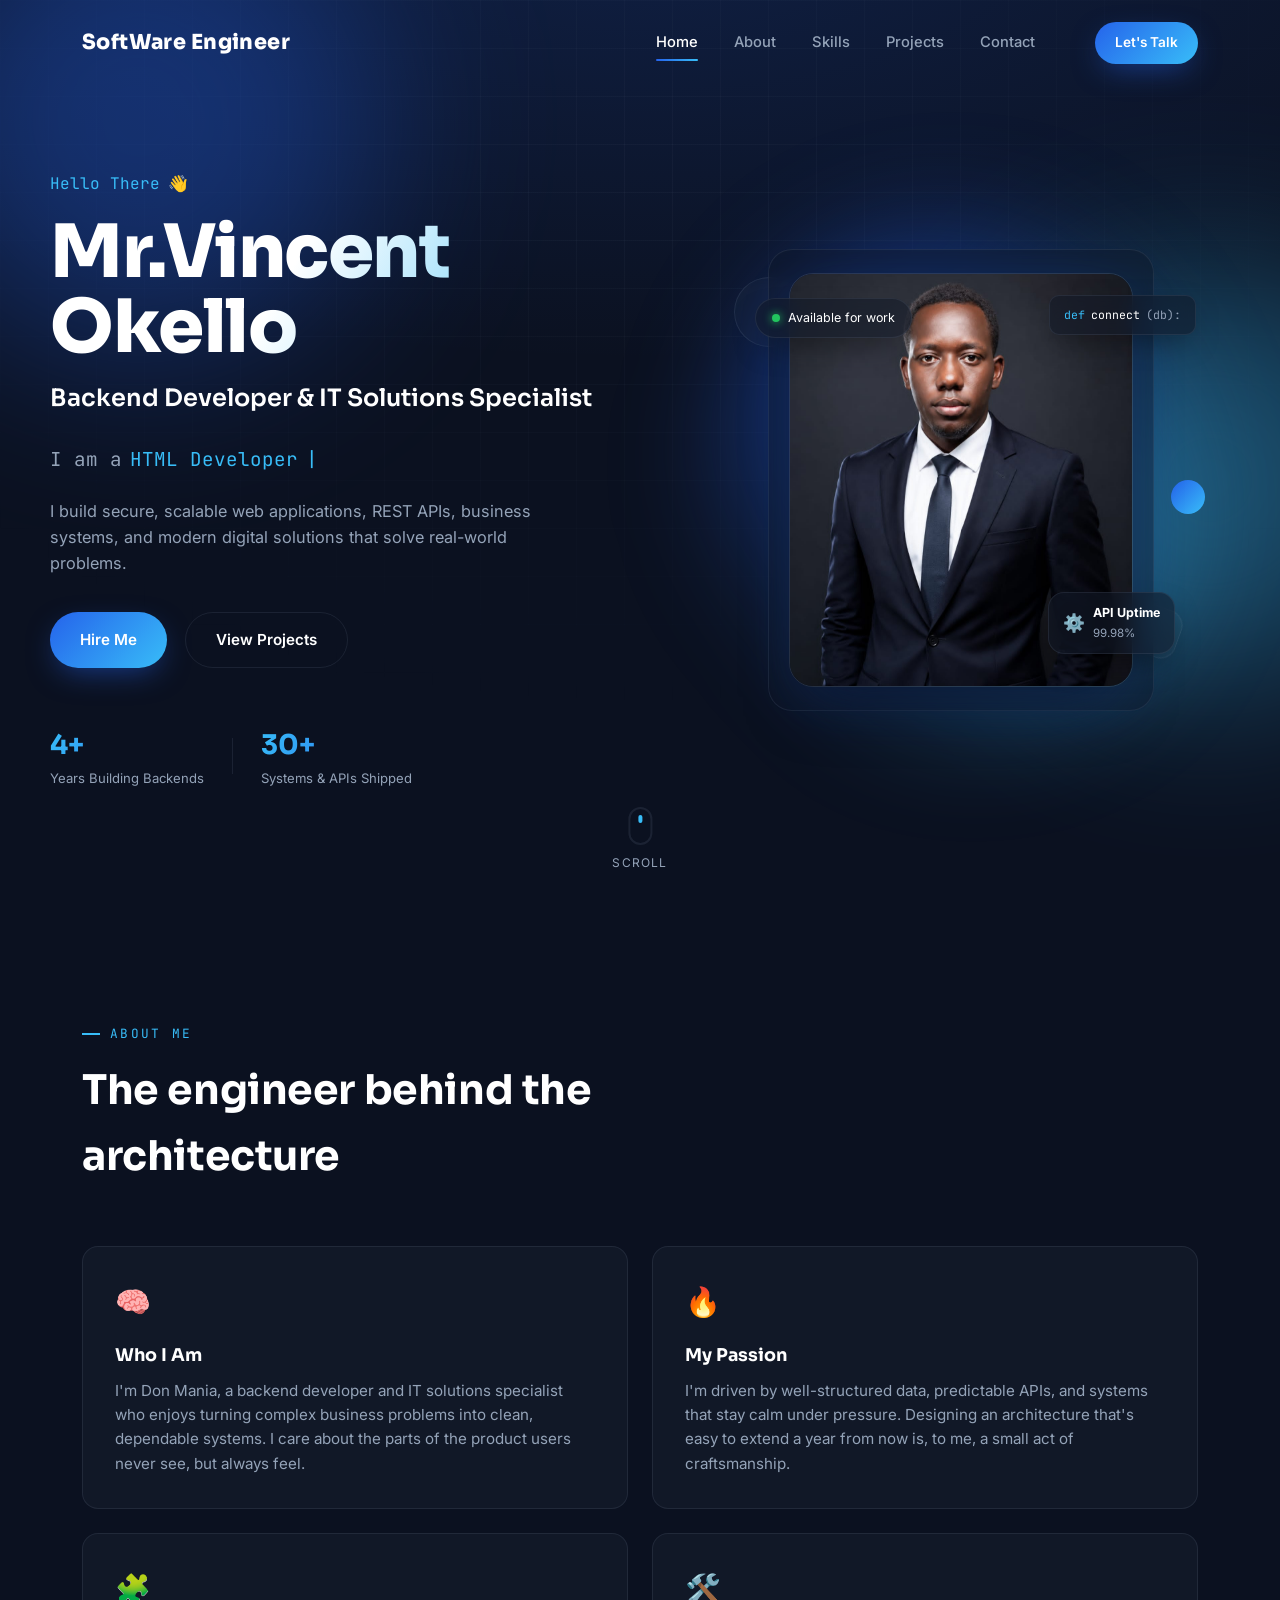
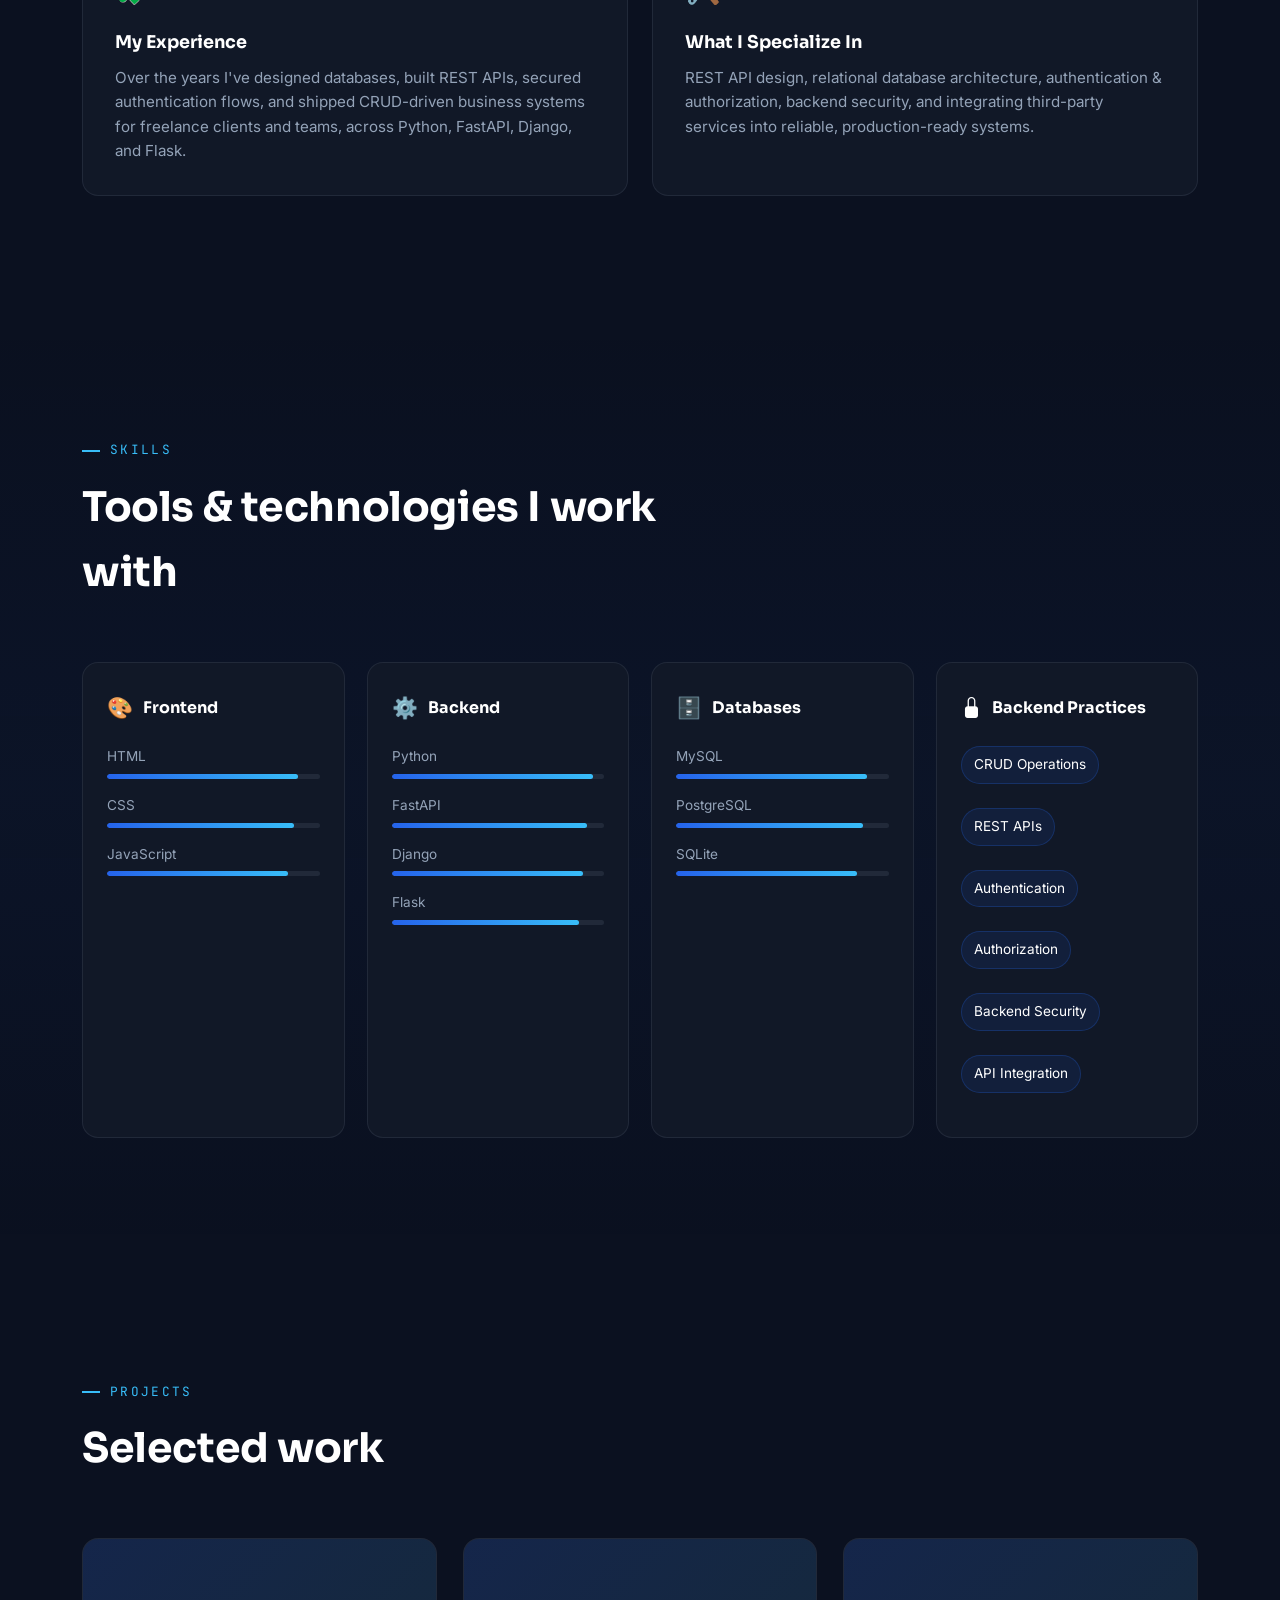
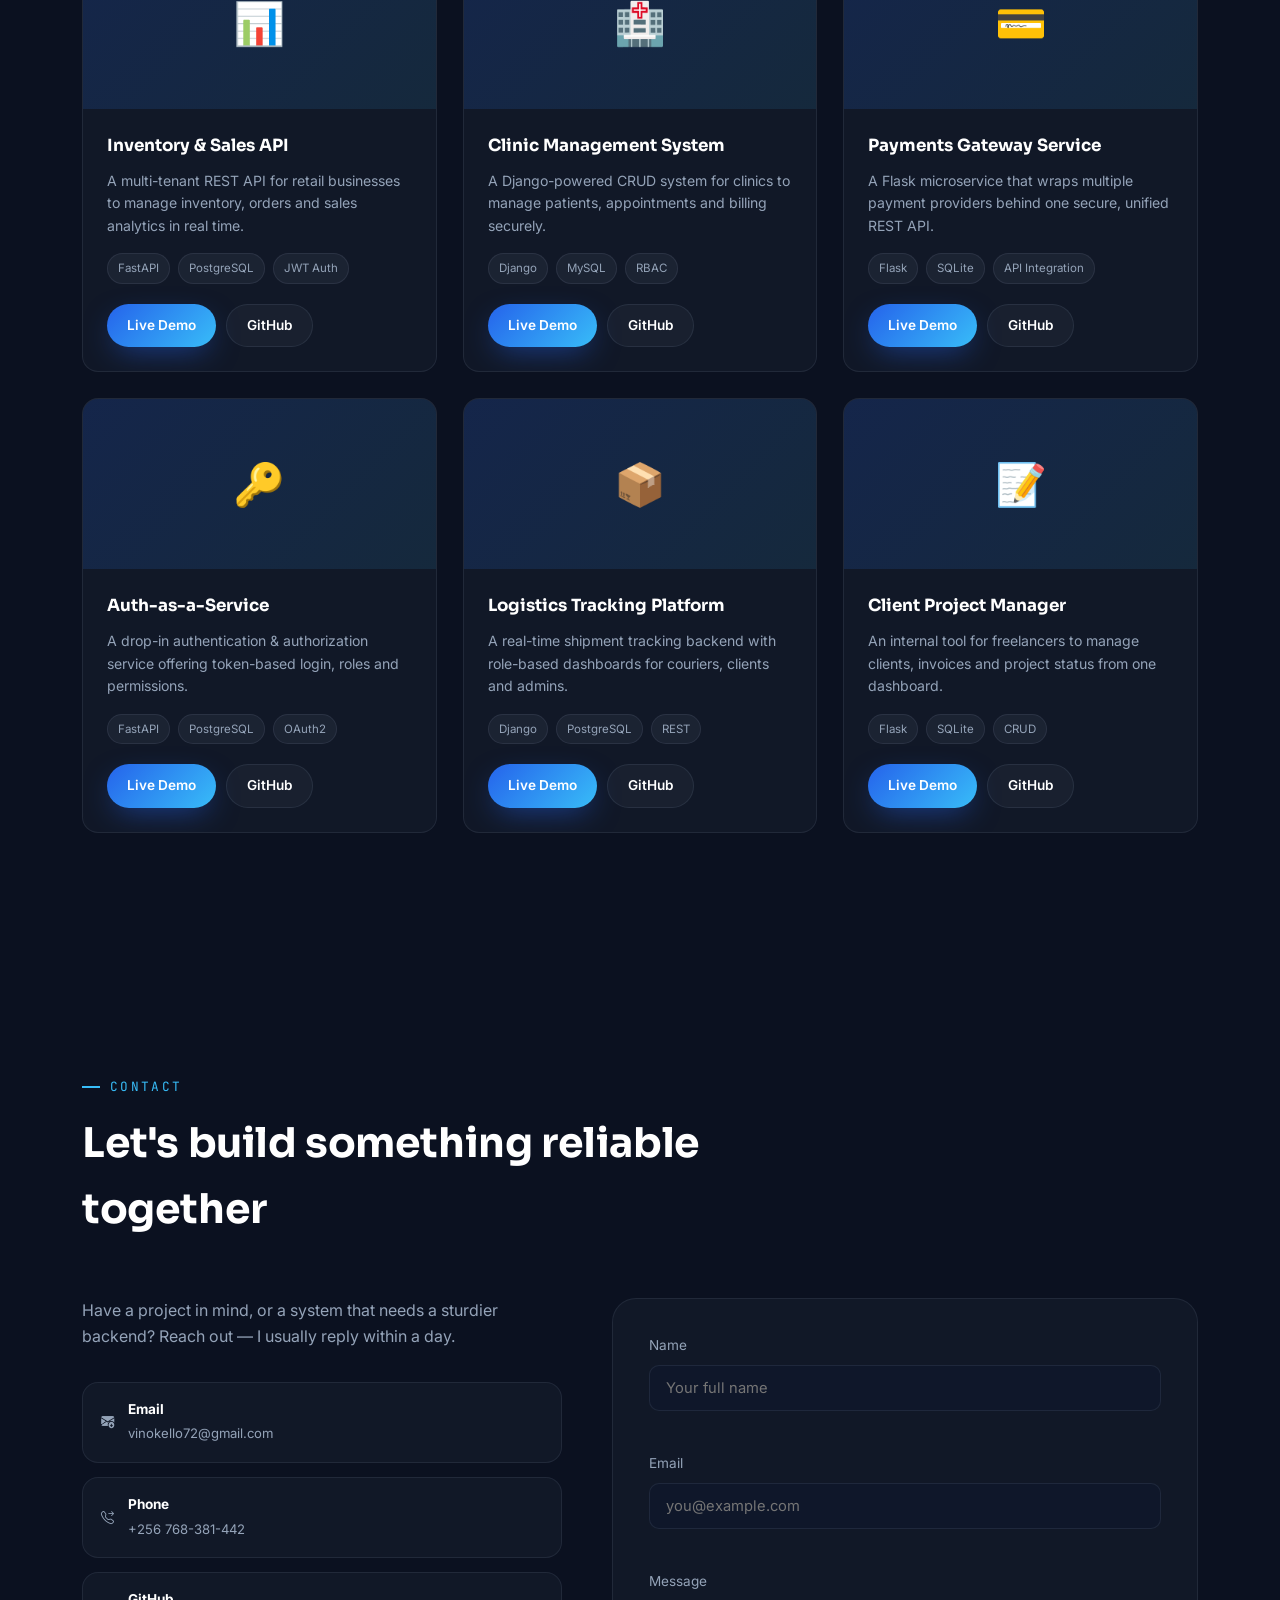
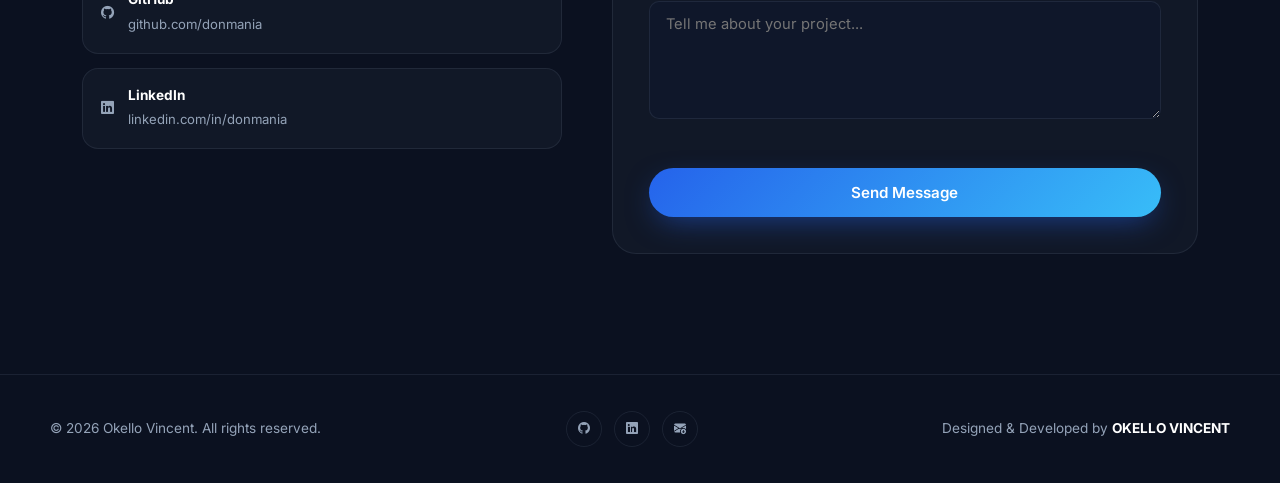
==== commit 4cd955ed: "Update index.html" ====
--- a/index.html
+++ b/index.html
@@ -62,7 +62,7 @@
     <!-- LEFT -->
     <div class="hero__left" data-reveal="fade-right">
       <p class="hero__greeting">Hello There <span class="wave">👋</span></p>
-      <h1 class="hero__name">OKELLO VINCENT</h1>
+      <h1 class="hero__name">Mr.Vincent Okello</h1>
       <h2 class="hero__title">Backend Developer &amp; IT Solutions Specialist</h2>
 
       <div class="hero__typing">
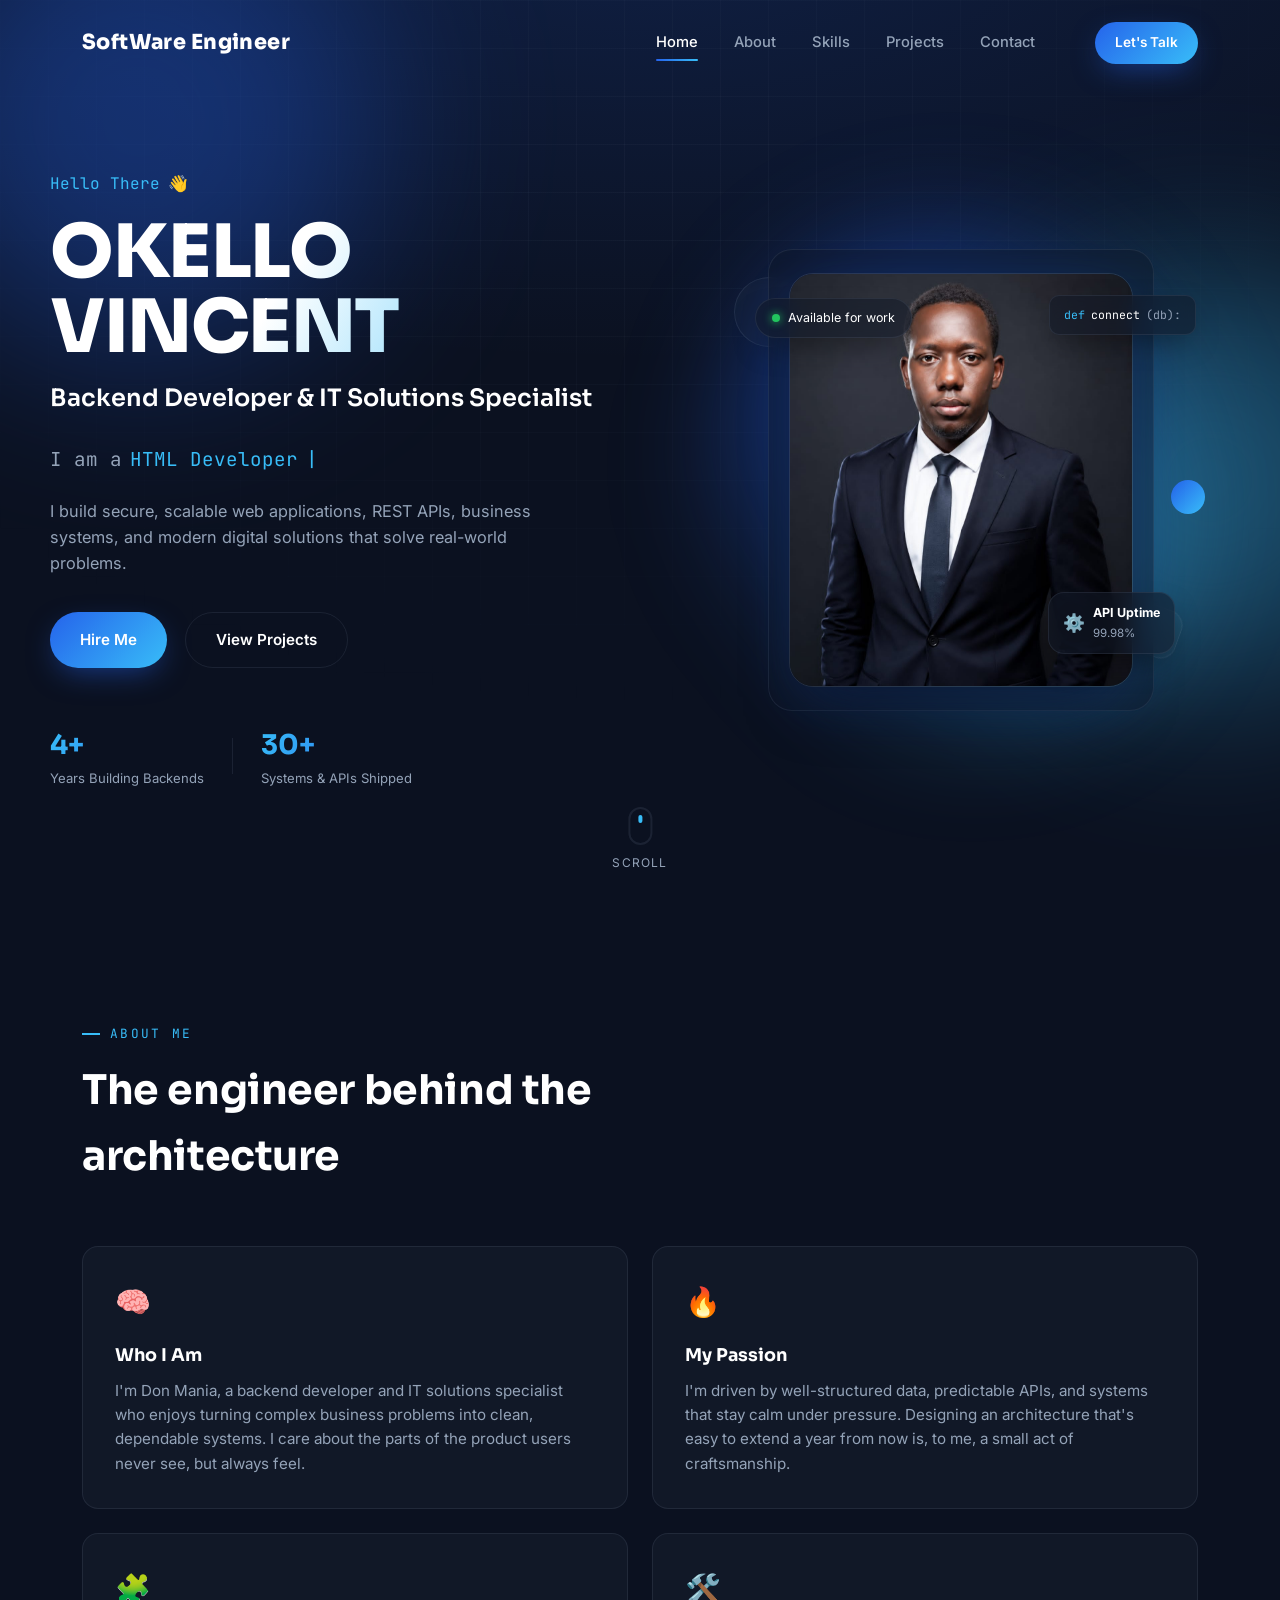
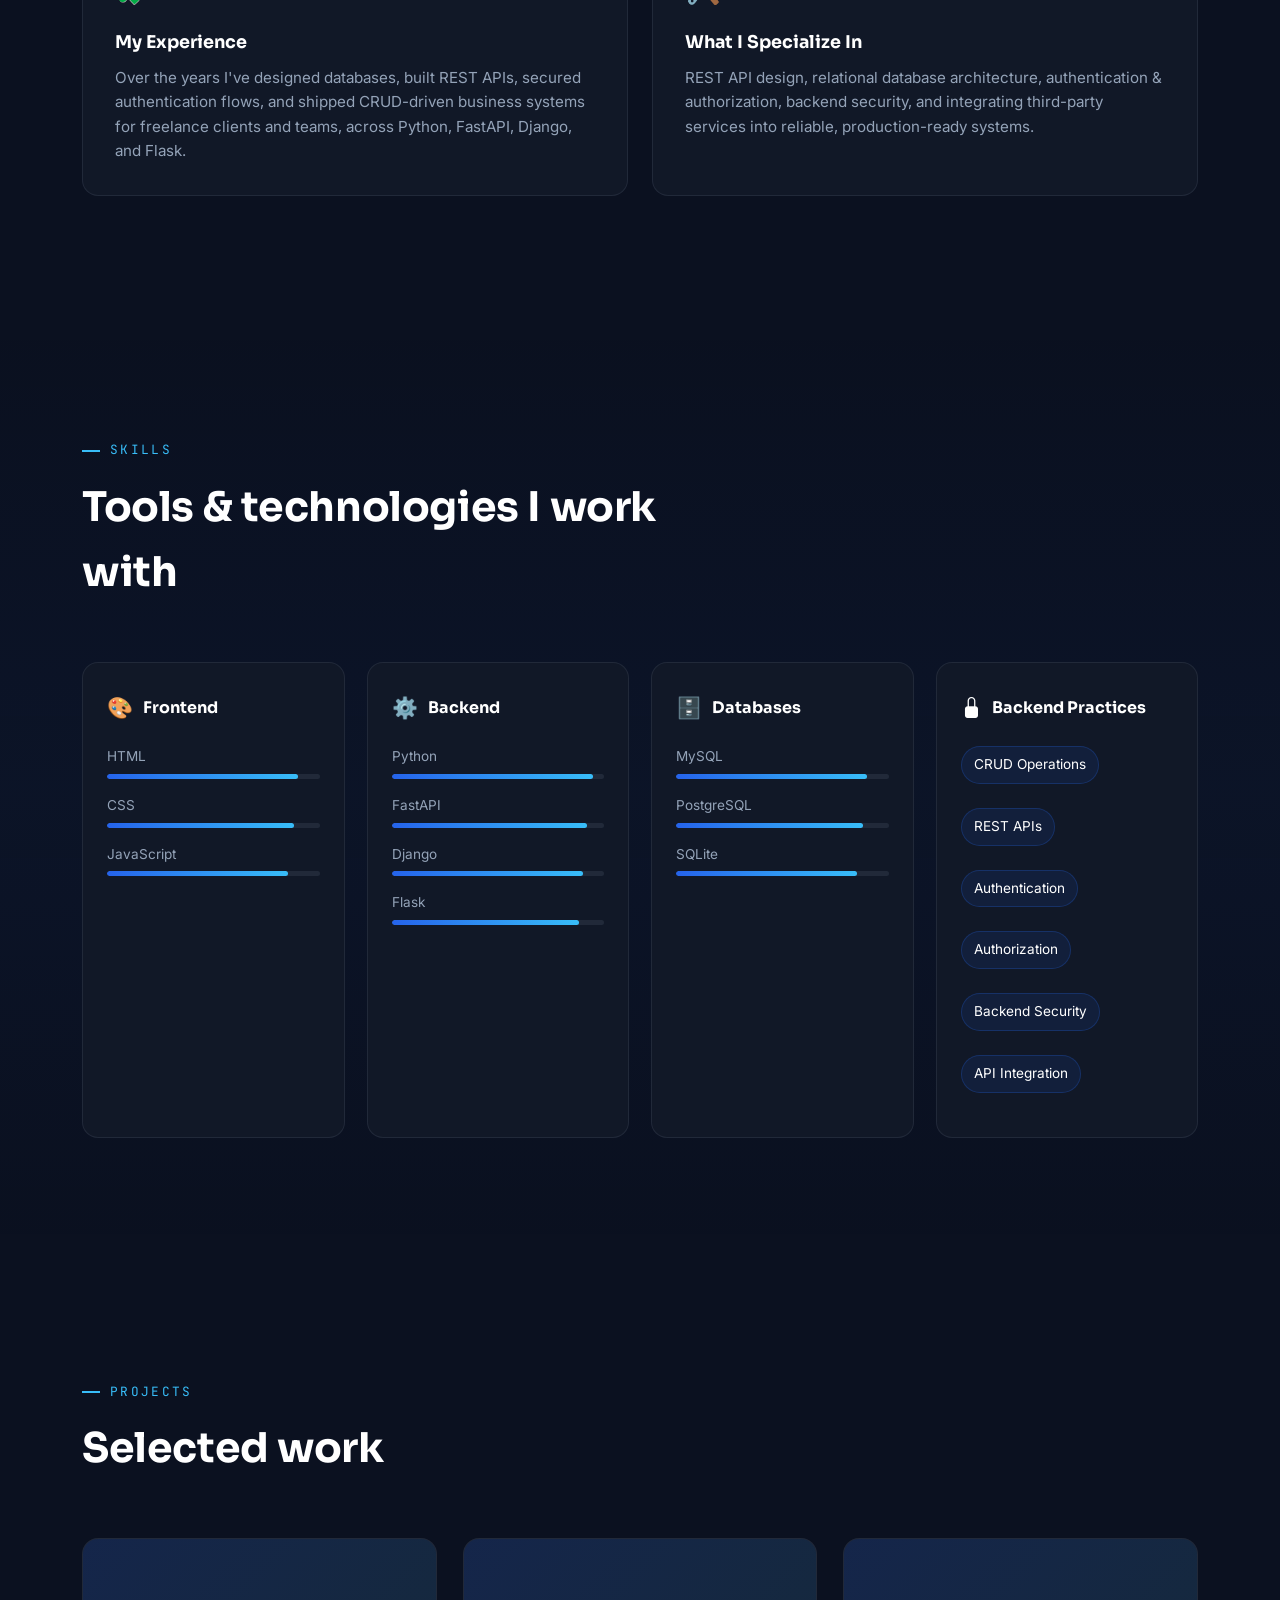
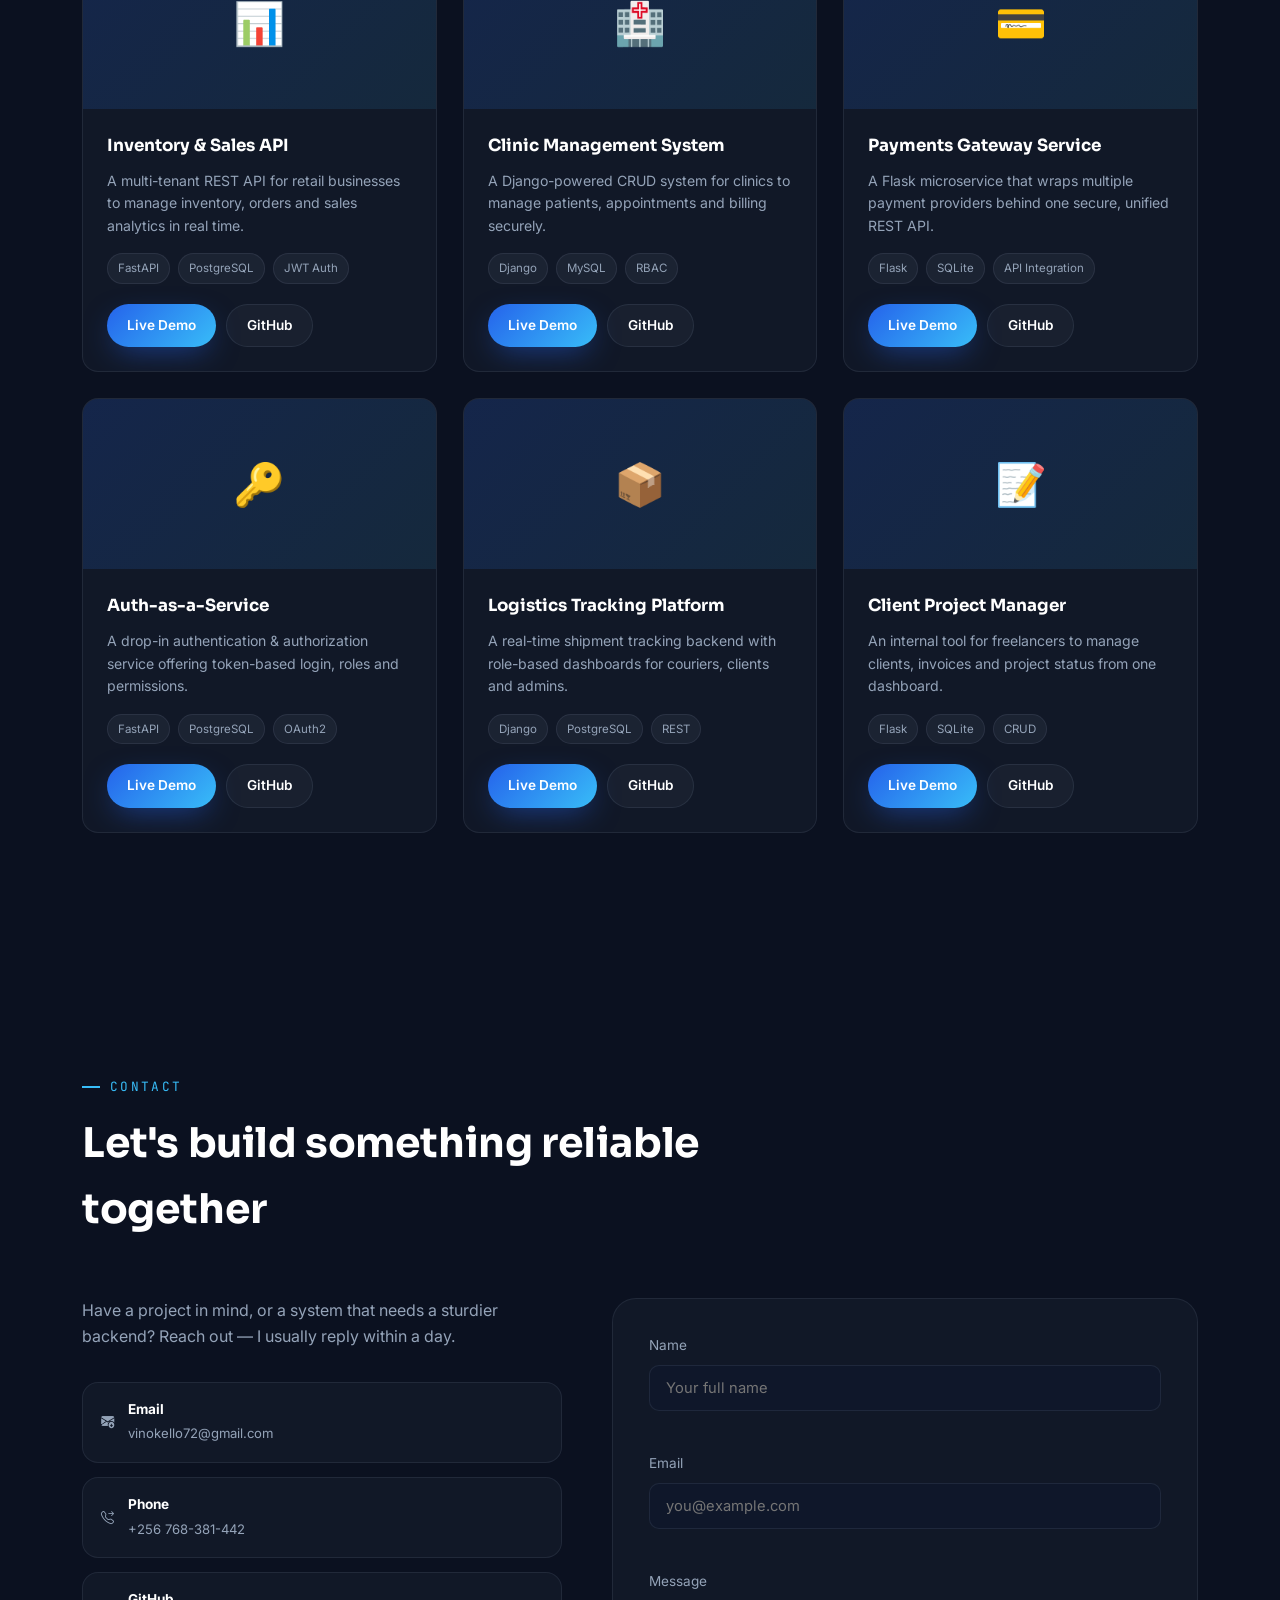
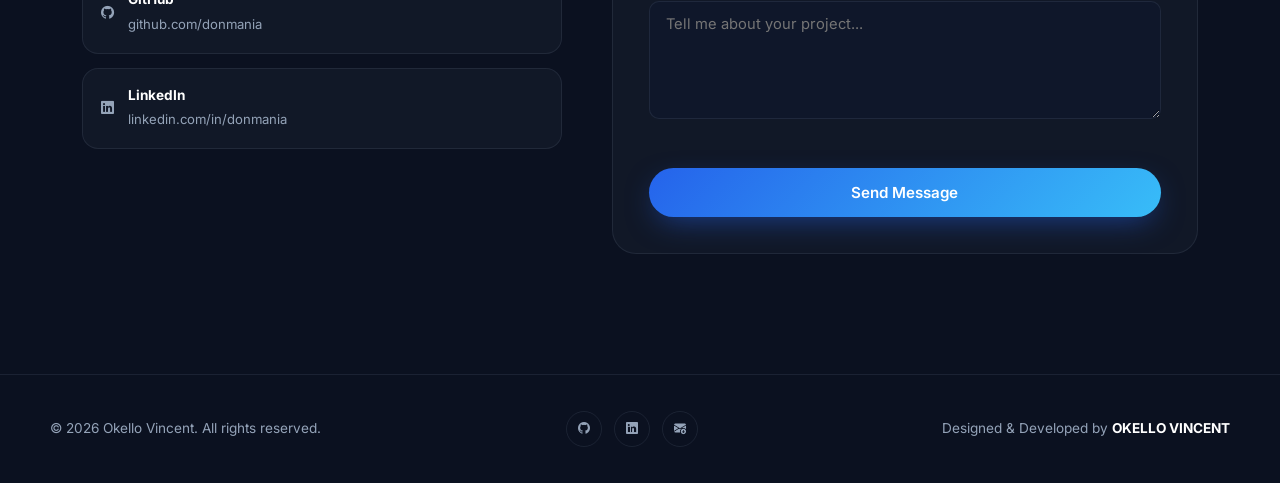
==== commit 4753b1ef: "second update" ====
--- a/index.html
+++ b/index.html
@@ -4,7 +4,7 @@
 <meta charset="UTF-8" />
 <meta name="viewport" content="width=device-width, initial-scale=1.0" />
 <title>Don Mania | Backend Developer &amp; IT Solutions Specialist</title>
-<meta name="description" content="Don Mania — Backend Developer & IT Solutions Specialist. I build secure, scalable web applications, REST APIs and business systems." />
+<meta name="description" content="Okello Vincent — Backend Developer & IT Solutions Specialist. I build secure, scalable web applications, REST APIs and business systems." />
 <link rel="preconnect" href="https://fonts.googleapis.com">
 <link rel="preconnect" href="https://fonts.gstatic.com" crossorigin>
 <link href="https://fonts.googleapis.com/css2?family=Sora:wght@400;500;600;700;800&family=Inter:wght@400;500;600;700&family=JetBrains+Mono:wght@400;500&display=swap" rel="stylesheet">
@@ -62,7 +62,7 @@
     <!-- LEFT -->
     <div class="hero__left" data-reveal="fade-right">
       <p class="hero__greeting">Hello There <span class="wave">👋</span></p>
-      <h1 class="hero__name">Mr.Vincent Okello</h1>
+      <h1 class="hero__name">OKELLO VINCENT</h1>
       <h2 class="hero__title">Backend Developer &amp; IT Solutions Specialist</h2>
 
       <div class="hero__typing">
@@ -274,8 +274,8 @@
             <span>FastAPI</span><span>PostgreSQL</span><span>JWT Auth</span>
           </div>
           <div class="project-card__links">
-            <a href="#" class="btn btn--small btn--primary">Live Demo</a>
-            <a href="#" class="btn btn--small btn--ghost">GitHub</a>
+            <a href="Stocktake_ interactive demo.html" class="btn btn--small btn--primary">Live Demo</a>
+            <a href="github.com/Developer1-2/inventory_-_sales_management_api" class="btn btn--small btn--ghost">GitHub</a>
           </div>
         </div>
       </article>
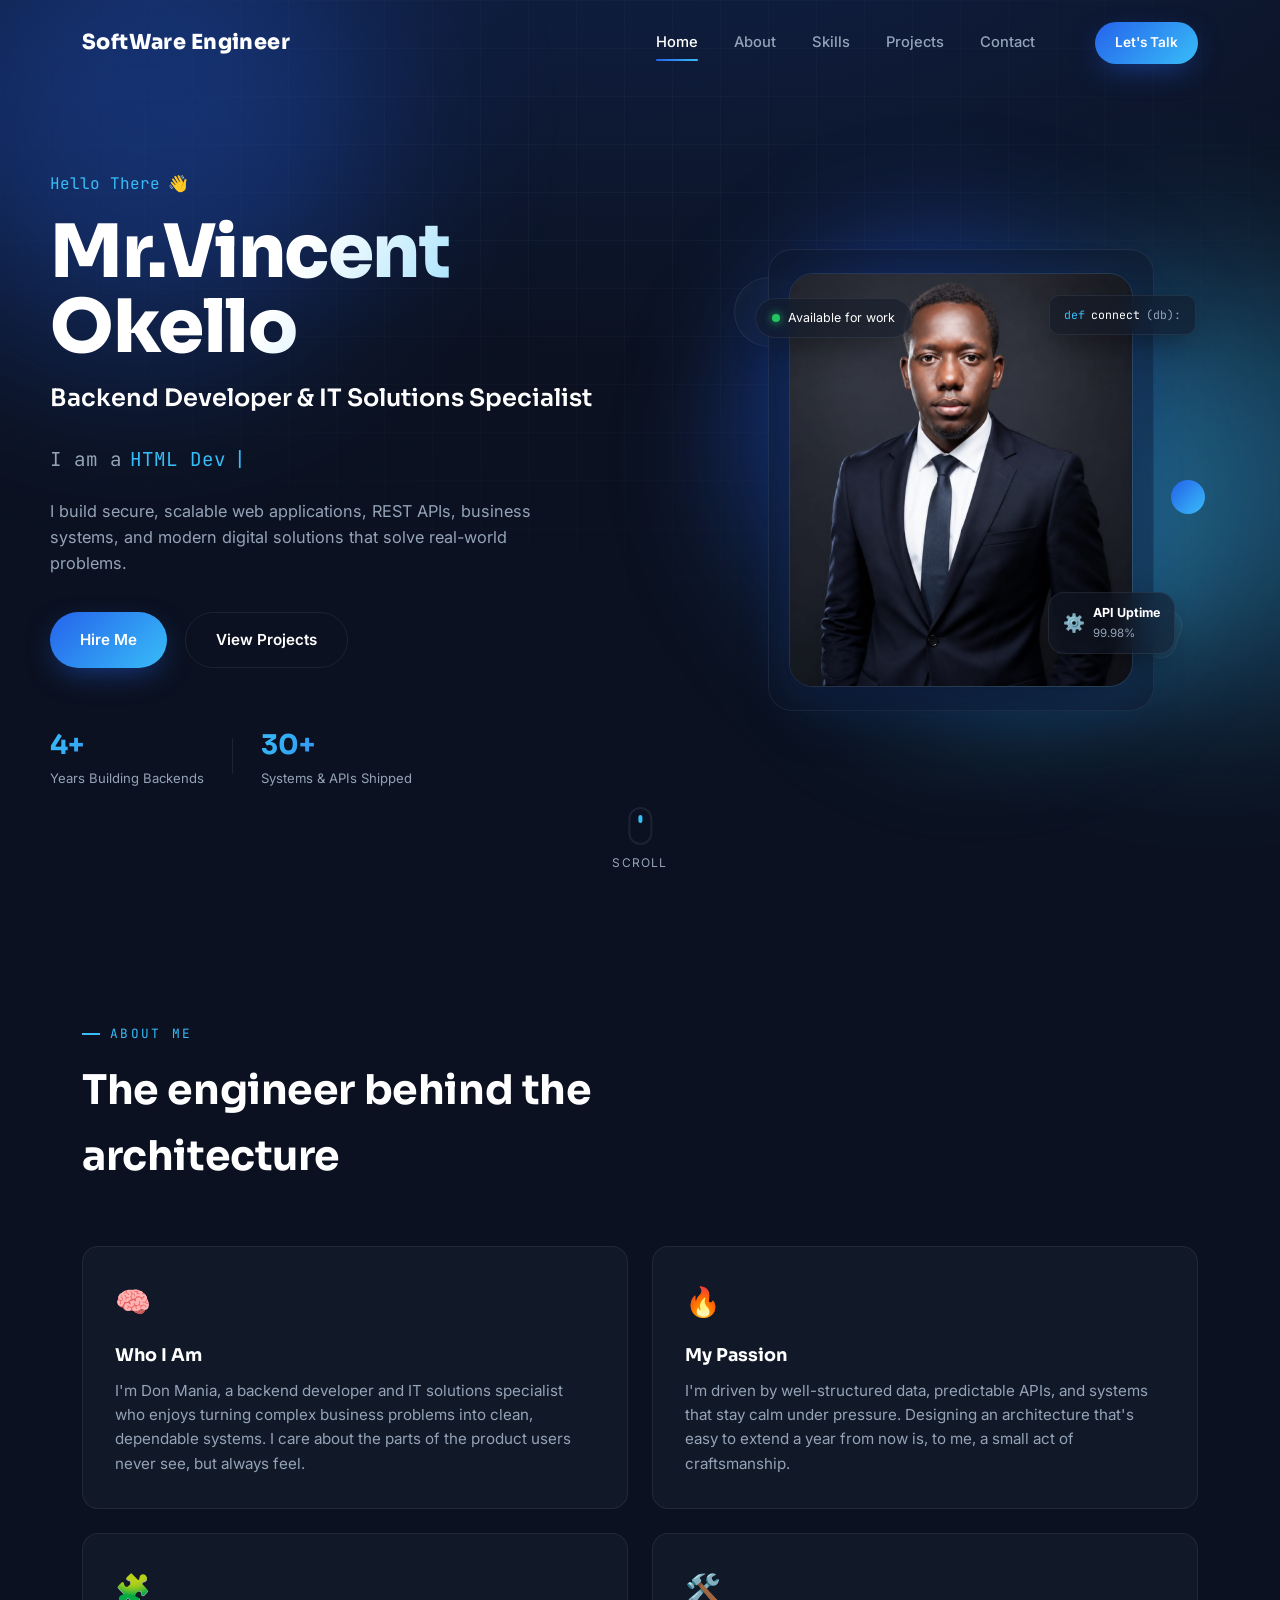
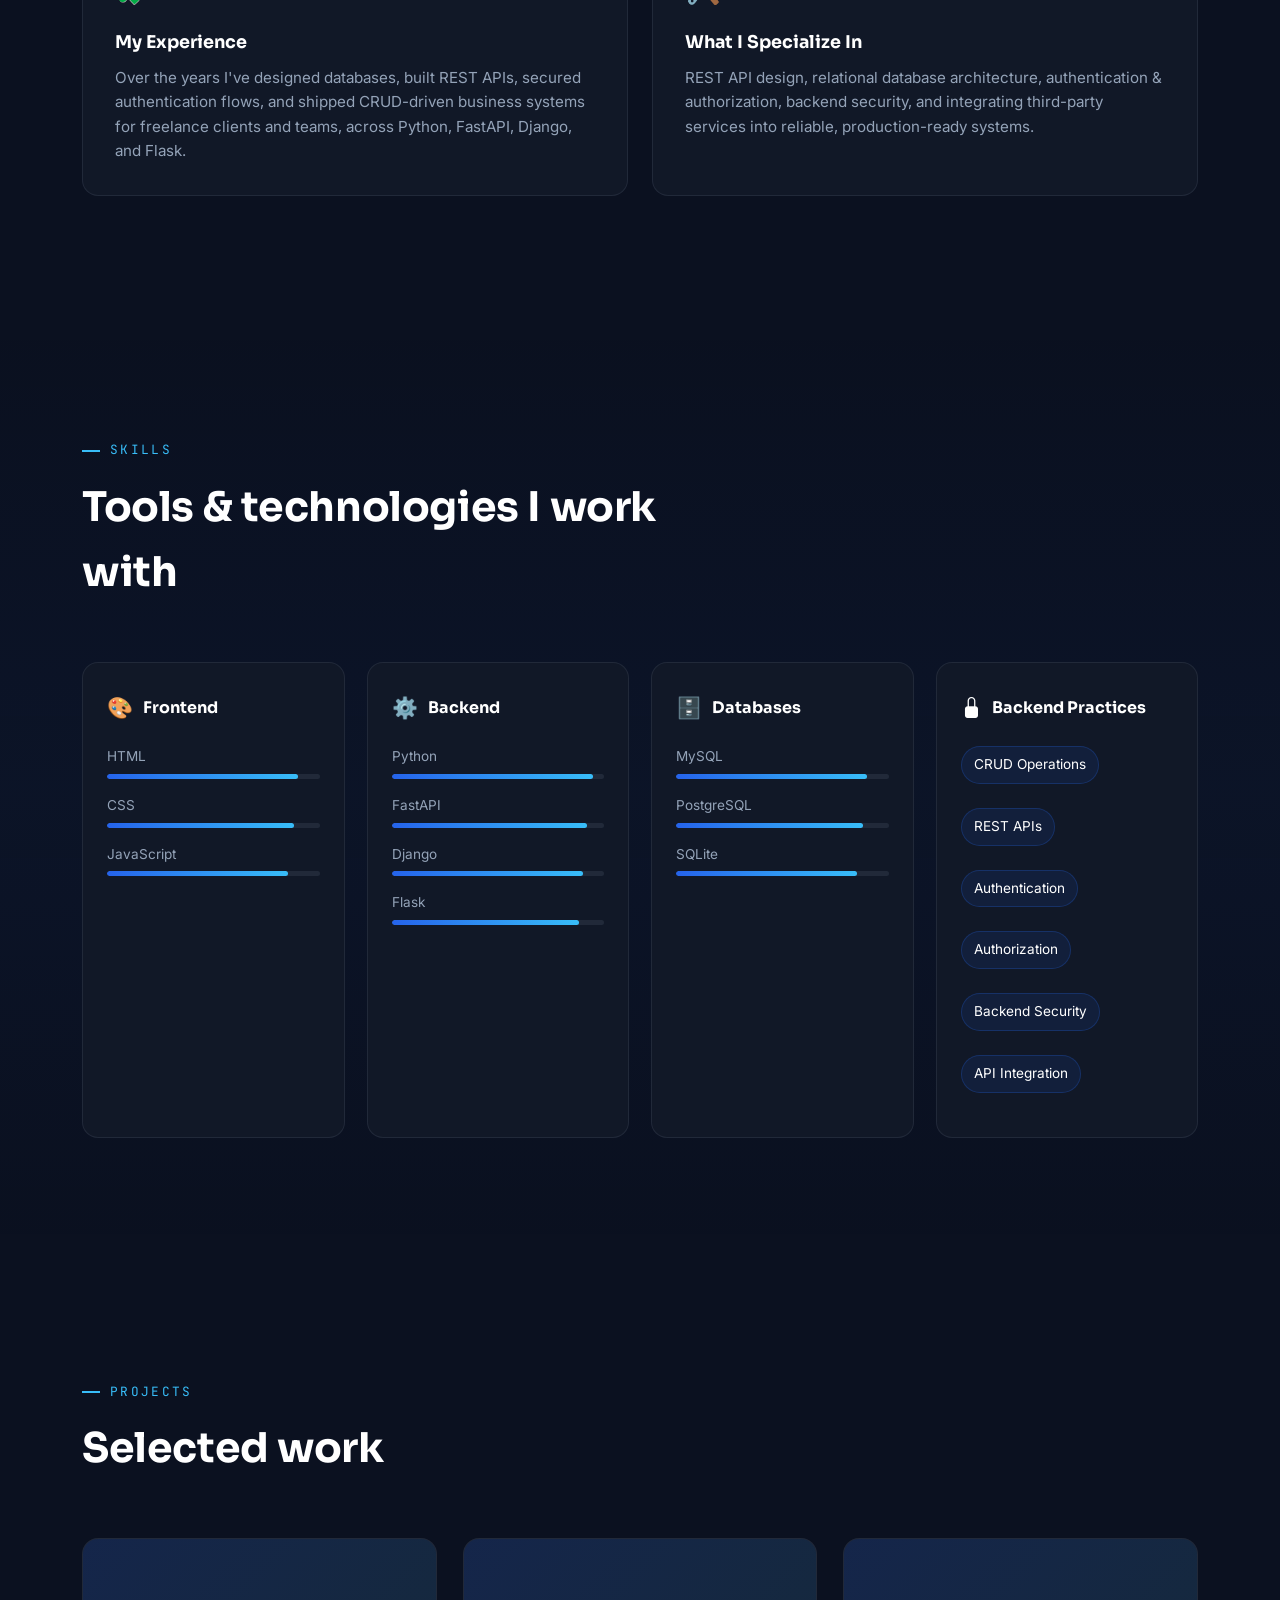
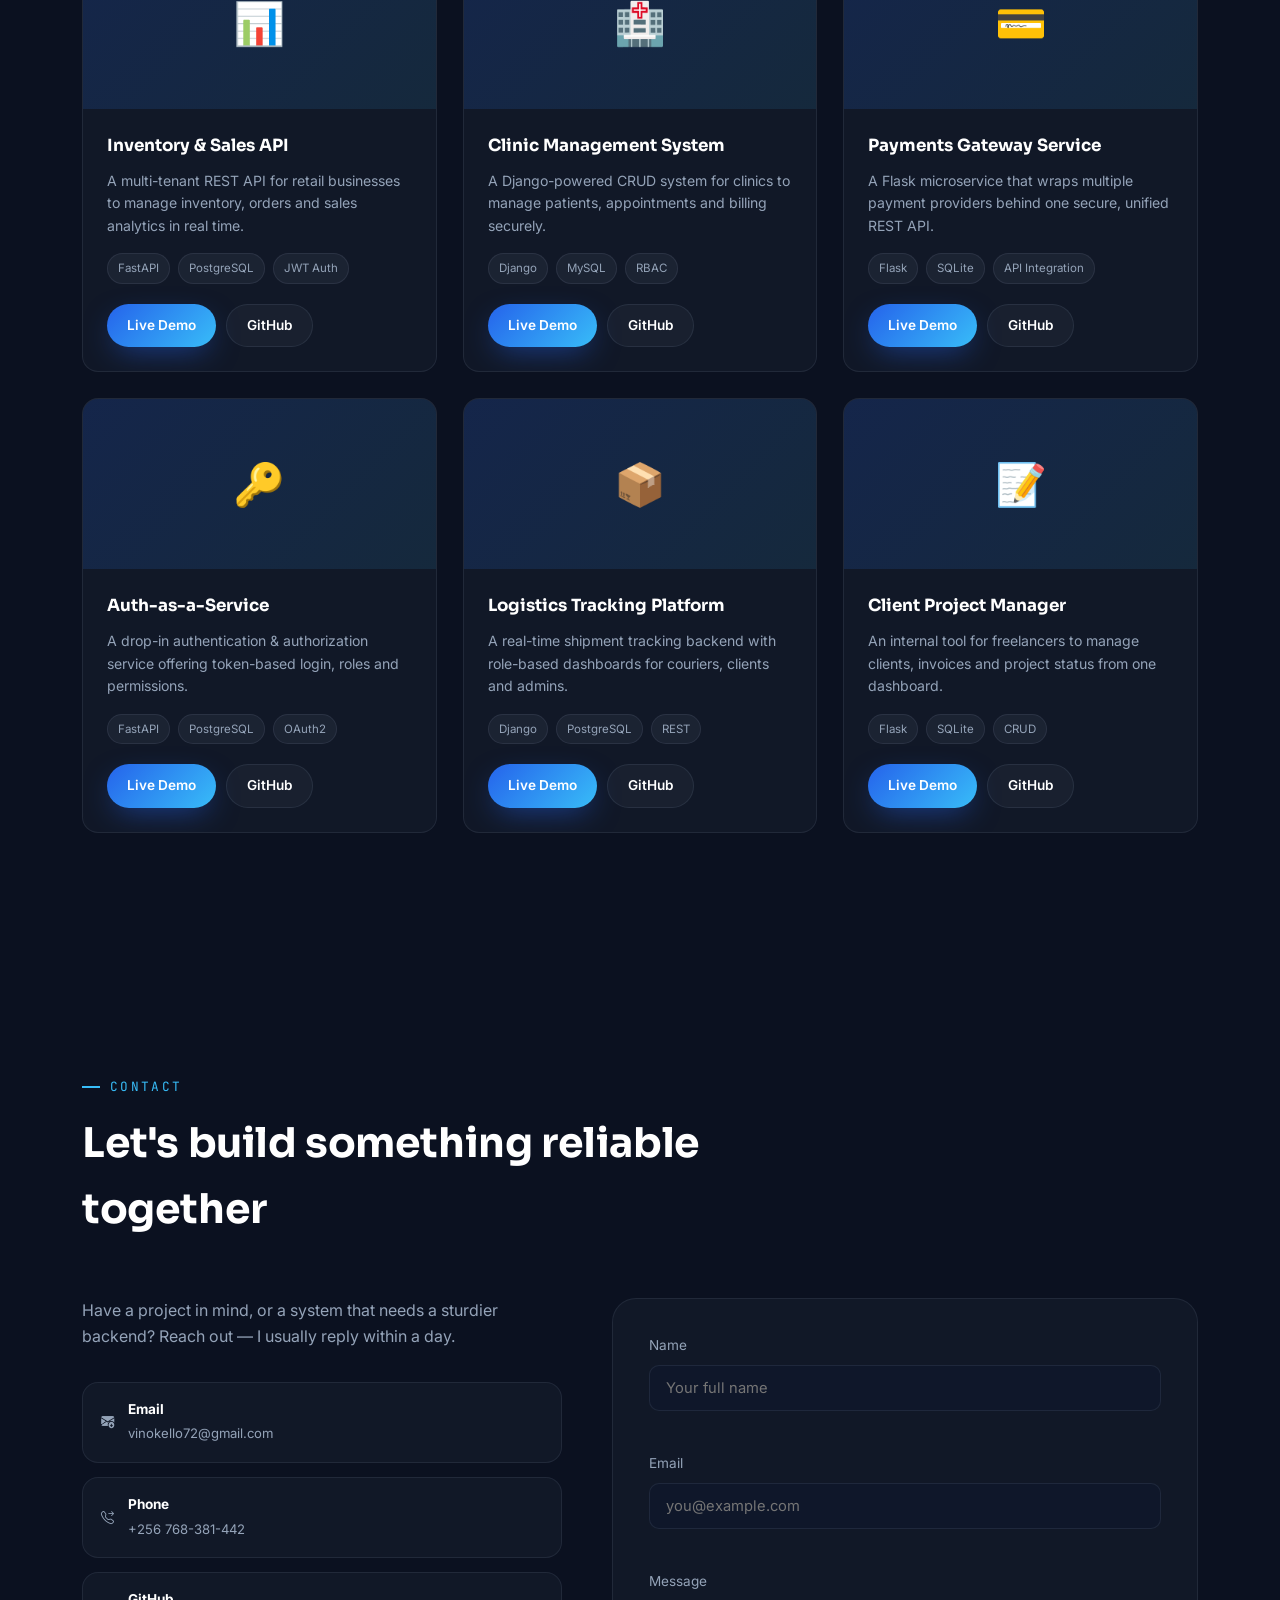
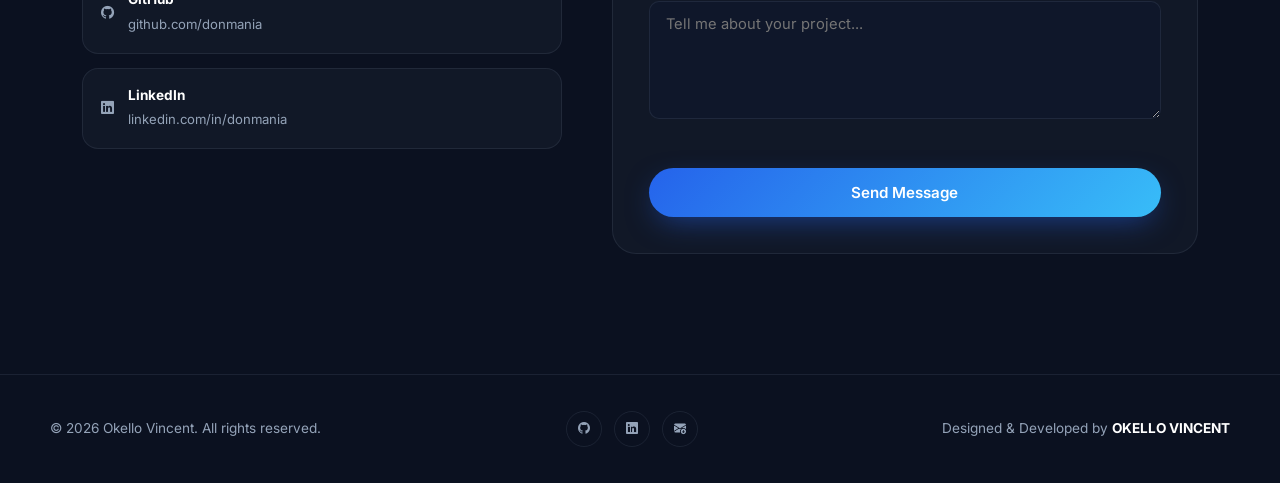
==== commit 356447f9: "new updates" ====
--- a/index.html
+++ b/index.html
@@ -62,7 +62,7 @@
     <!-- LEFT -->
     <div class="hero__left" data-reveal="fade-right">
       <p class="hero__greeting">Hello There <span class="wave">👋</span></p>
-      <h1 class="hero__name">OKELLO VINCENT</h1>
+      <h1 class="hero__name">Mr.Vincent Okello</h1>
       <h2 class="hero__title">Backend Developer &amp; IT Solutions Specialist</h2>
 
       <div class="hero__typing">
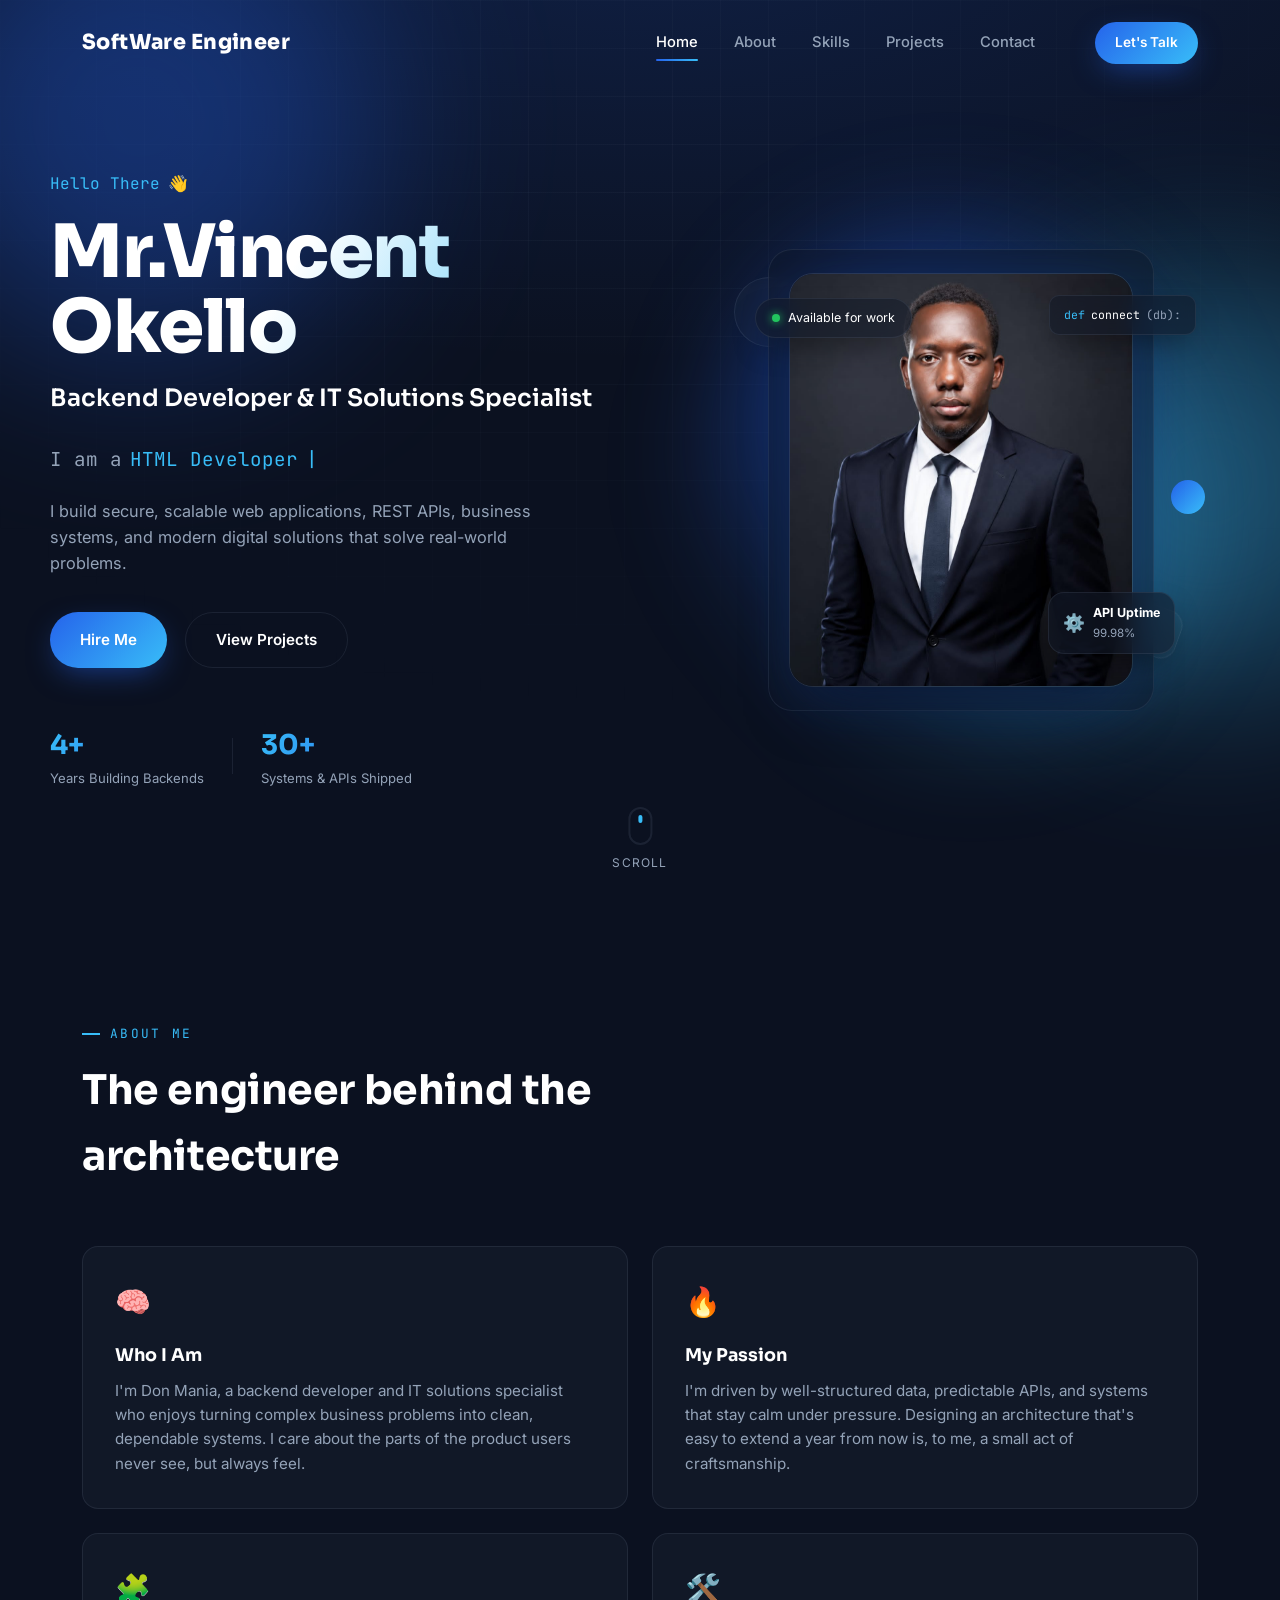
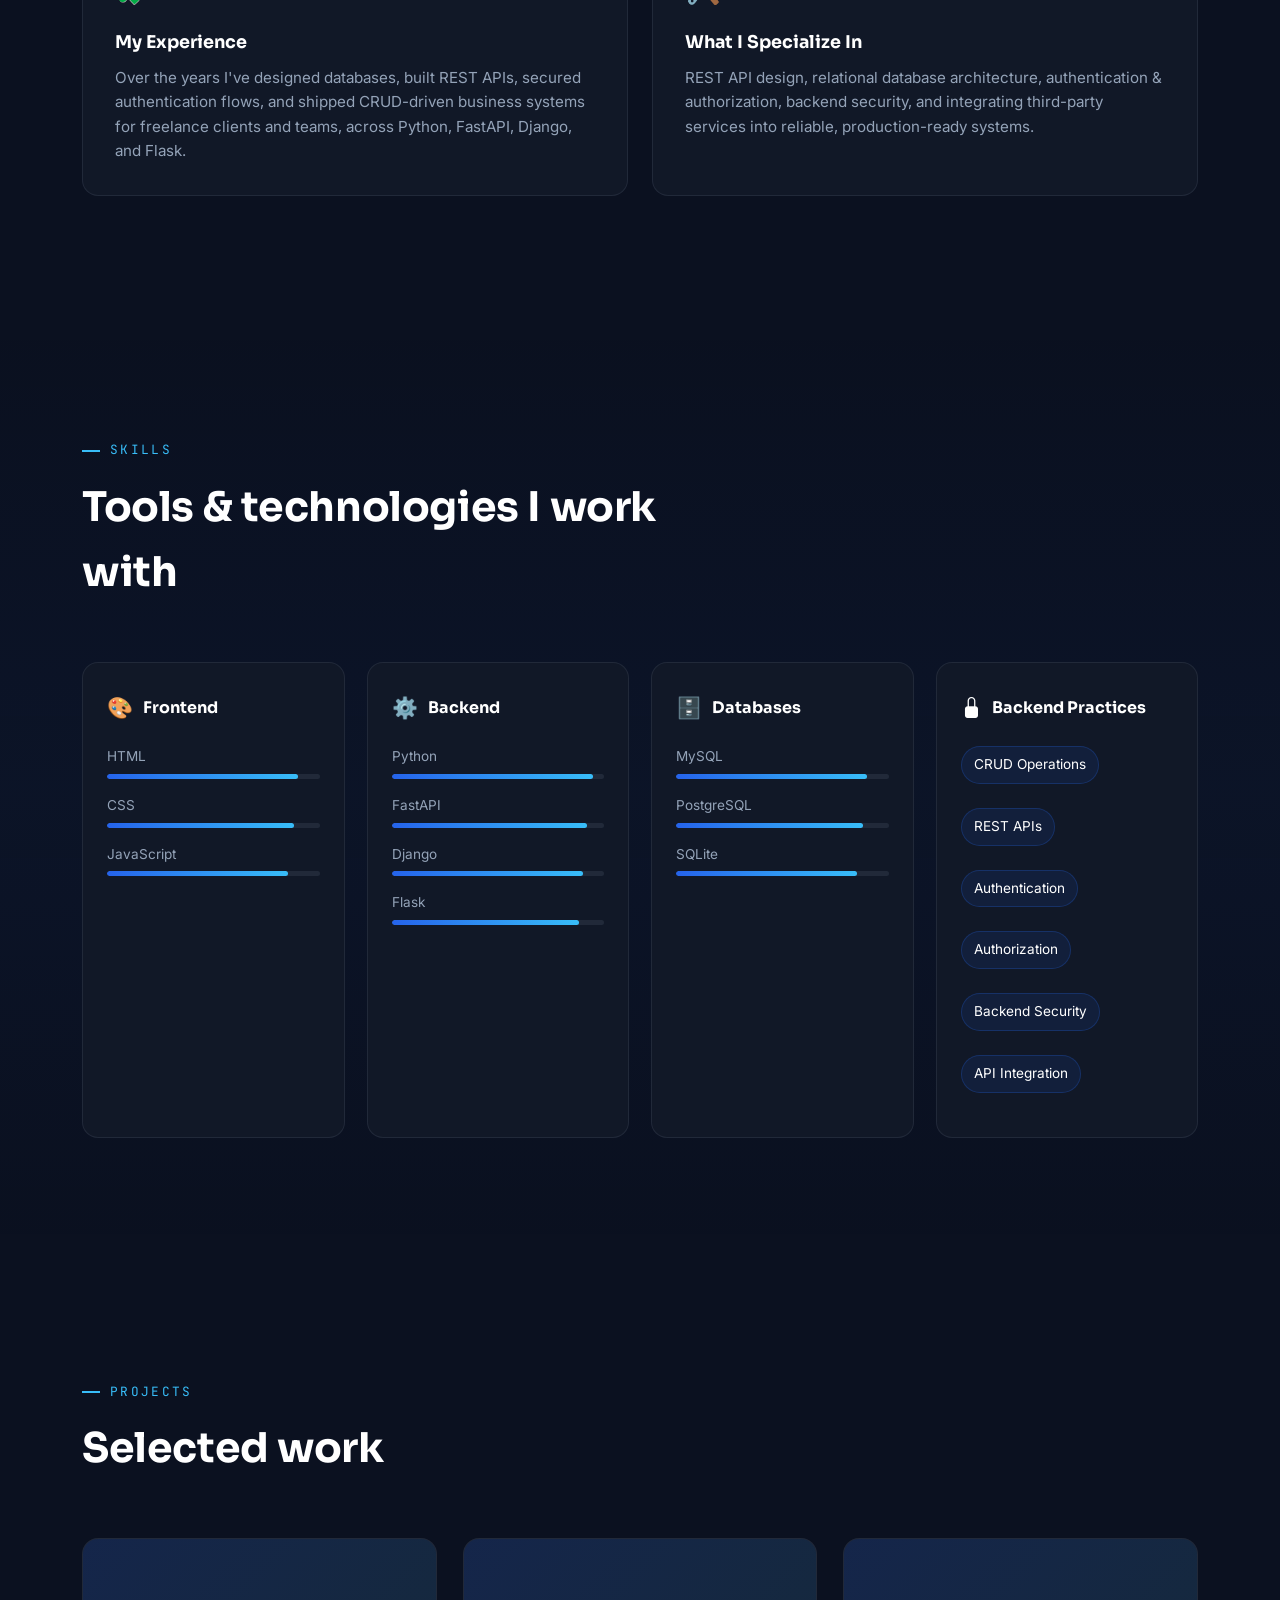
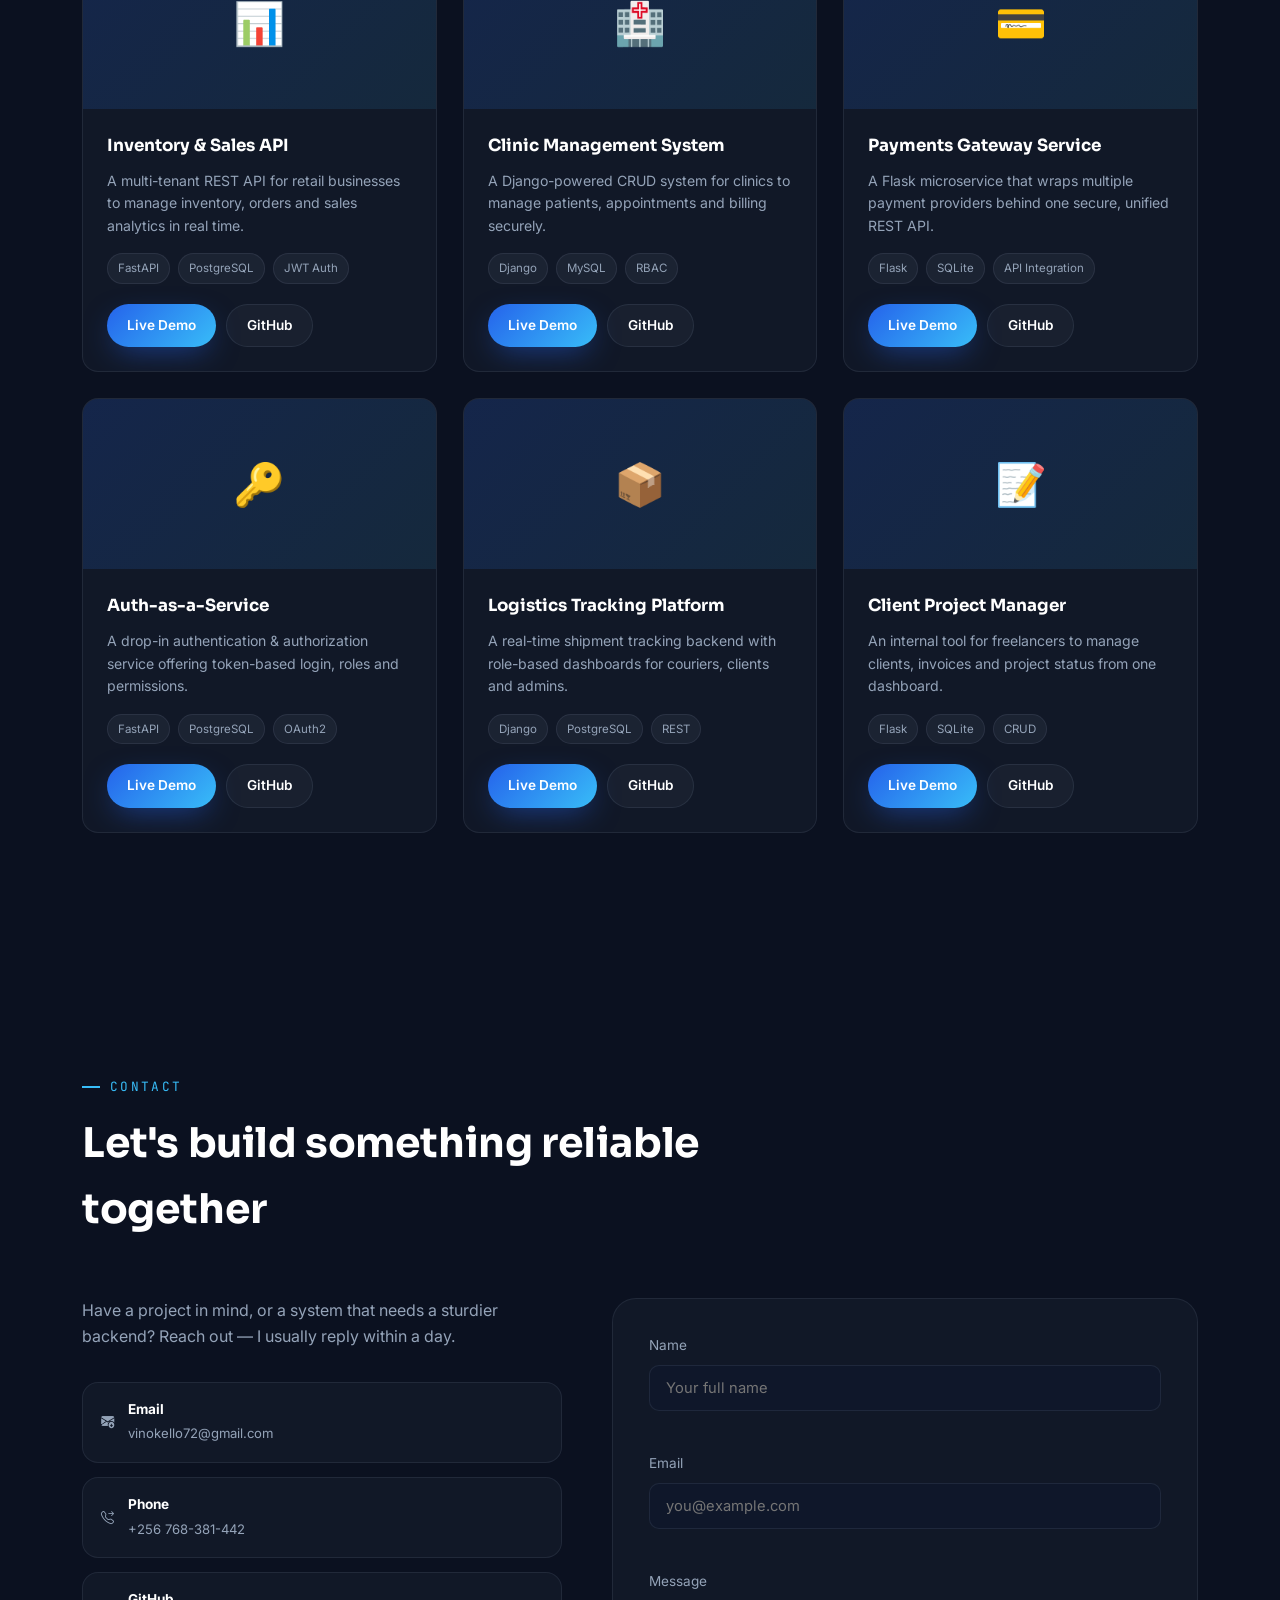
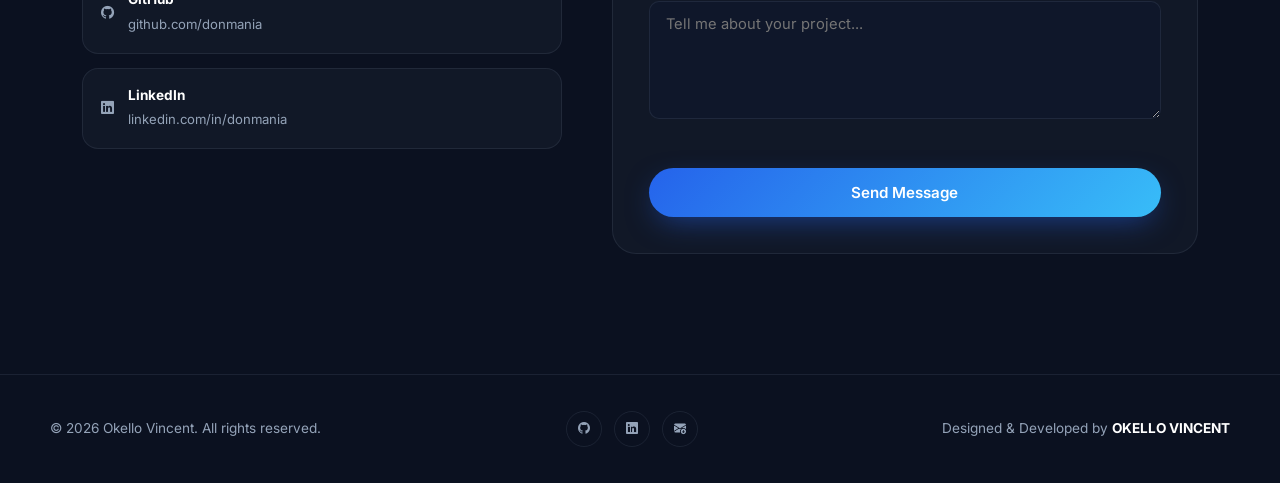
==== commit 46bb1406: "index.html edit" ====
--- a/index.html
+++ b/index.html
@@ -275,7 +275,7 @@
           </div>
           <div class="project-card__links">
             <a href="Stocktake_ interactive demo.html" class="btn btn--small btn--primary">Live Demo</a>
-            <a href="github.com/Developer1-2/inventory_-_sales_management_api" class="btn btn--small btn--ghost">GitHub</a>
+            <a href="github.com/Developer1-2/inventory_-_sales_management_api" target="_blank" rel="noopener noreferrer" class="btn btn--small btn--ghost">GitHub</a>
           </div>
         </div>
       </article>
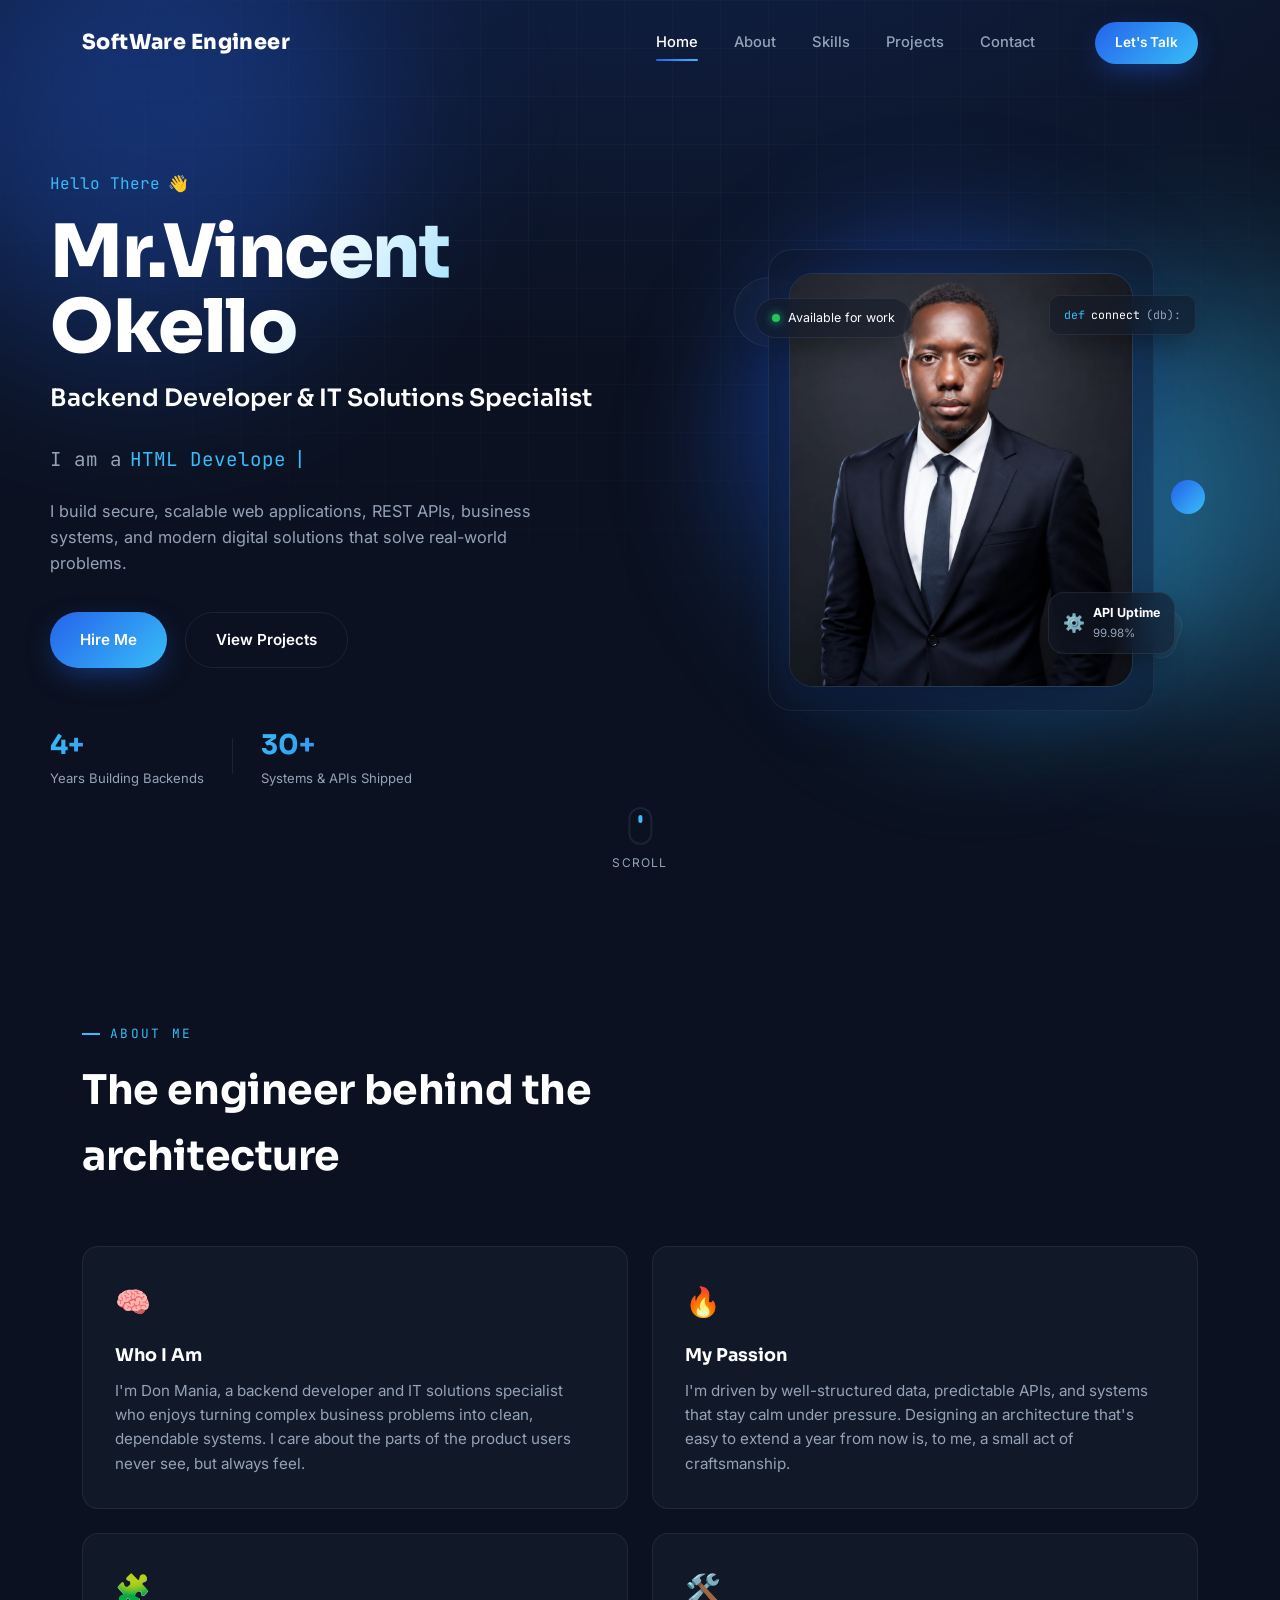
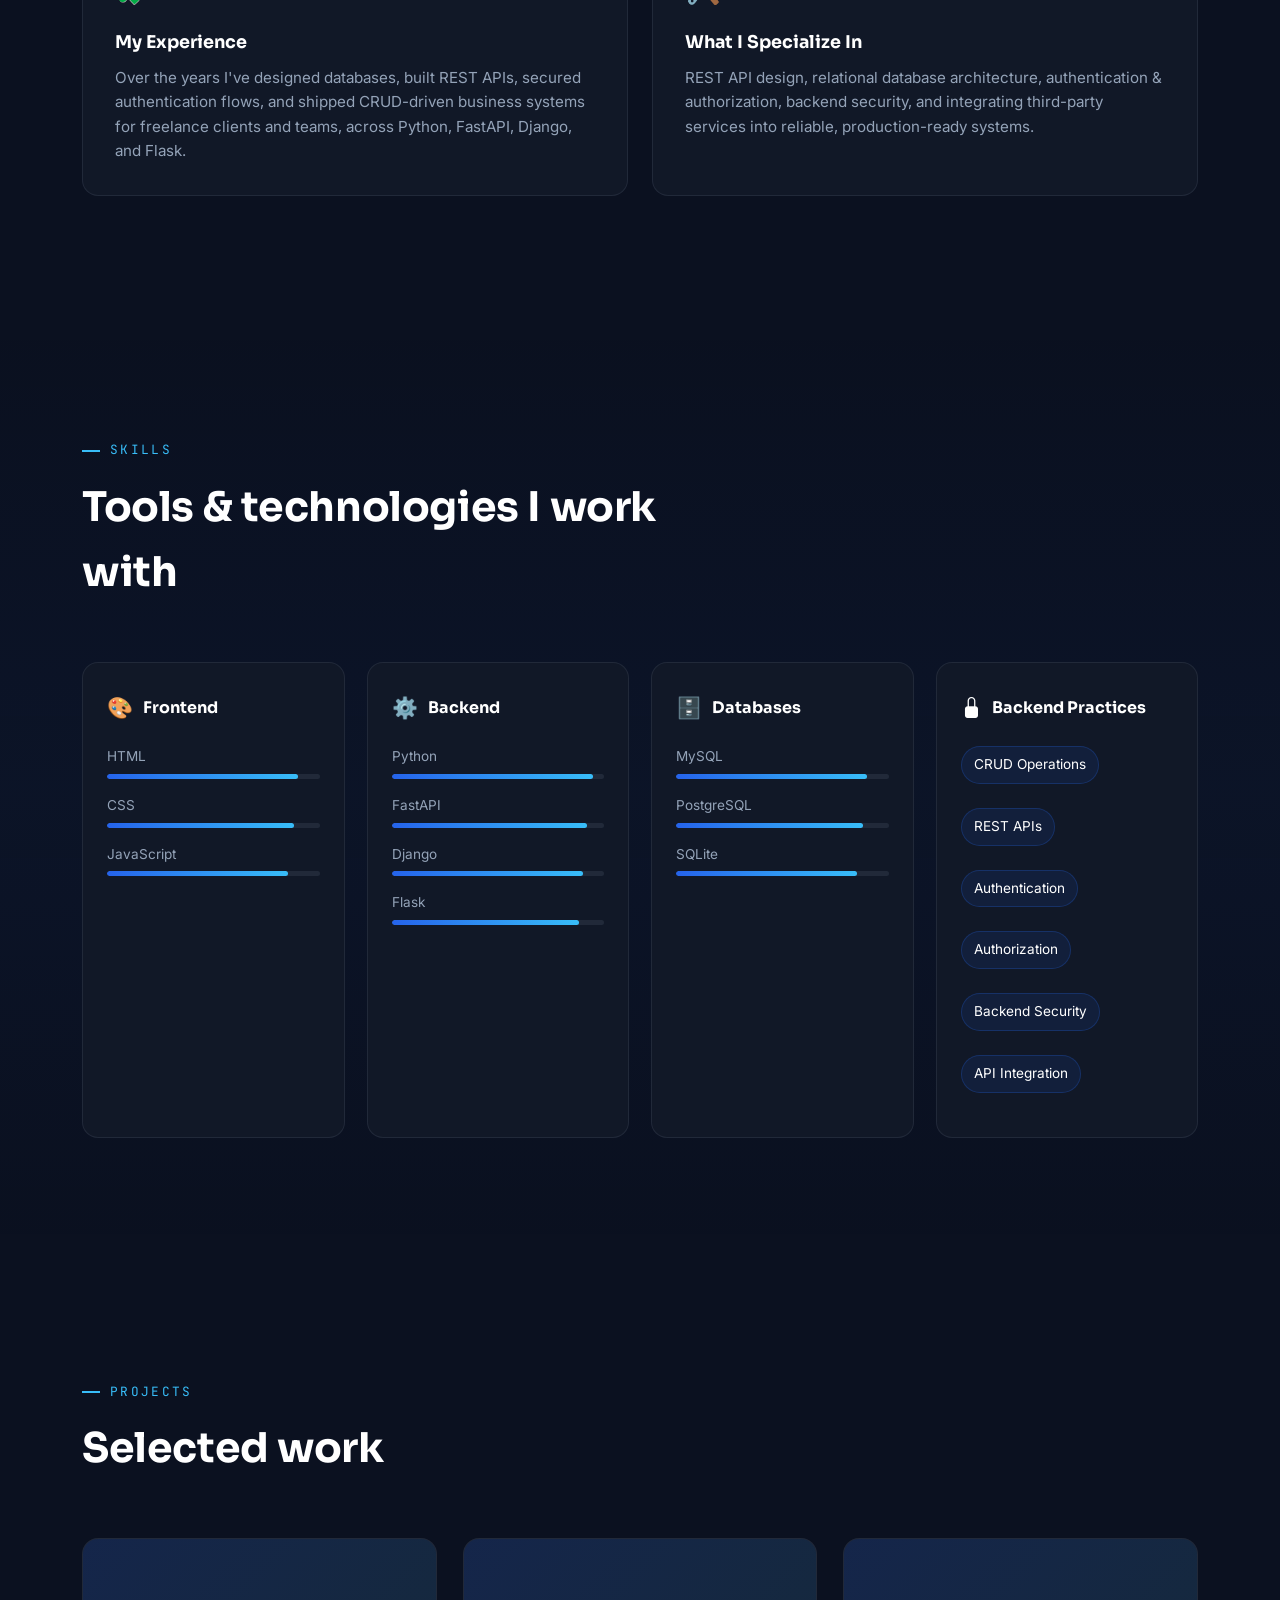
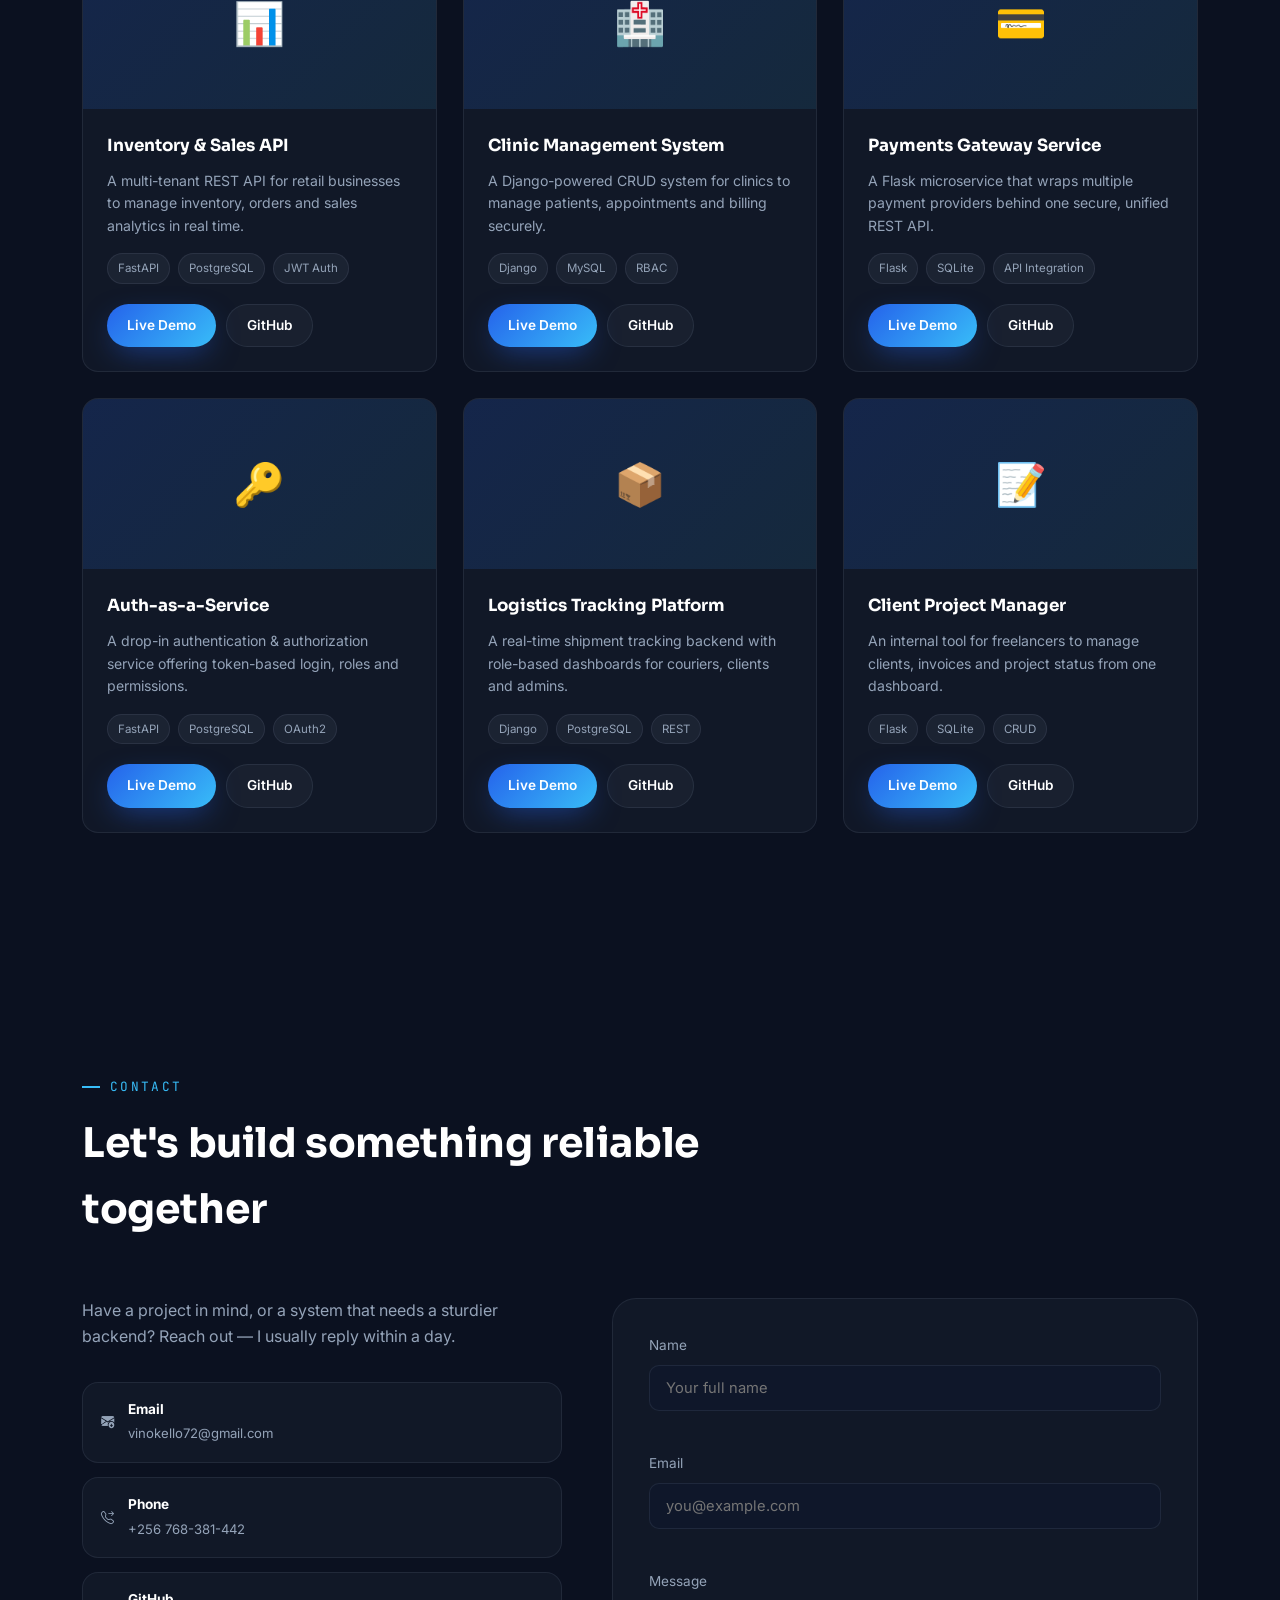
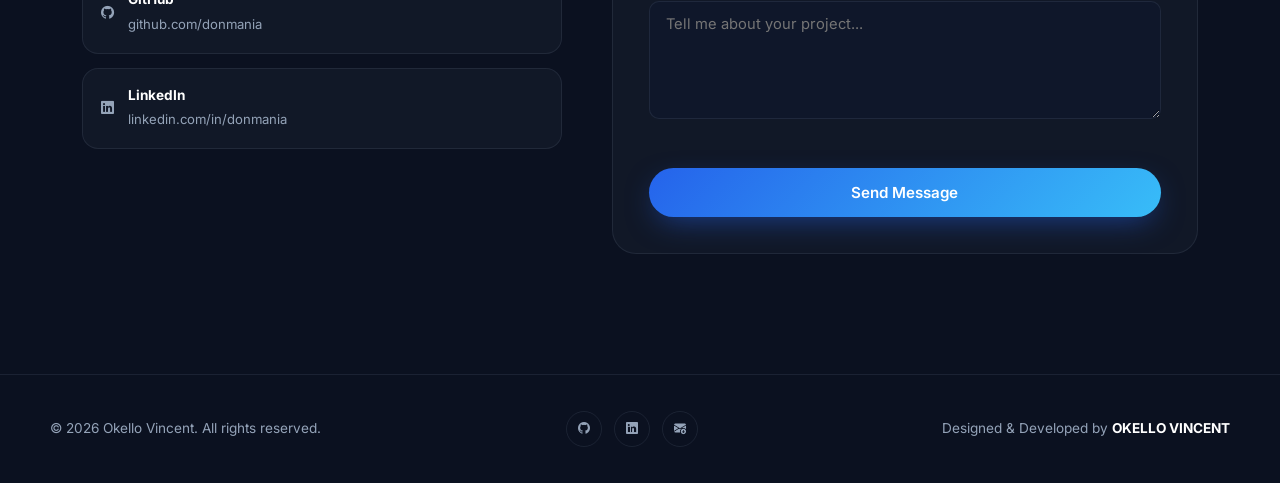
==== commit a024d5bb: "index.html edit" ====
--- a/index.html
+++ b/index.html
@@ -275,7 +275,7 @@
           </div>
           <div class="project-card__links">
             <a href="Stocktake_ interactive demo.html" class="btn btn--small btn--primary">Live Demo</a>
-            <a href="github.com/Developer1-2/inventory_-_sales_management_api" target="_blank" rel="noopener noreferrer" class="btn btn--small btn--ghost">GitHub</a>
+            <a href="https:/github.com/Developer1-2/inventory_-_sales_management_api" target="_blank" rel="noopener noreferrer" class="btn btn--small btn--ghost">GitHub</a>
           </div>
         </div>
       </article>
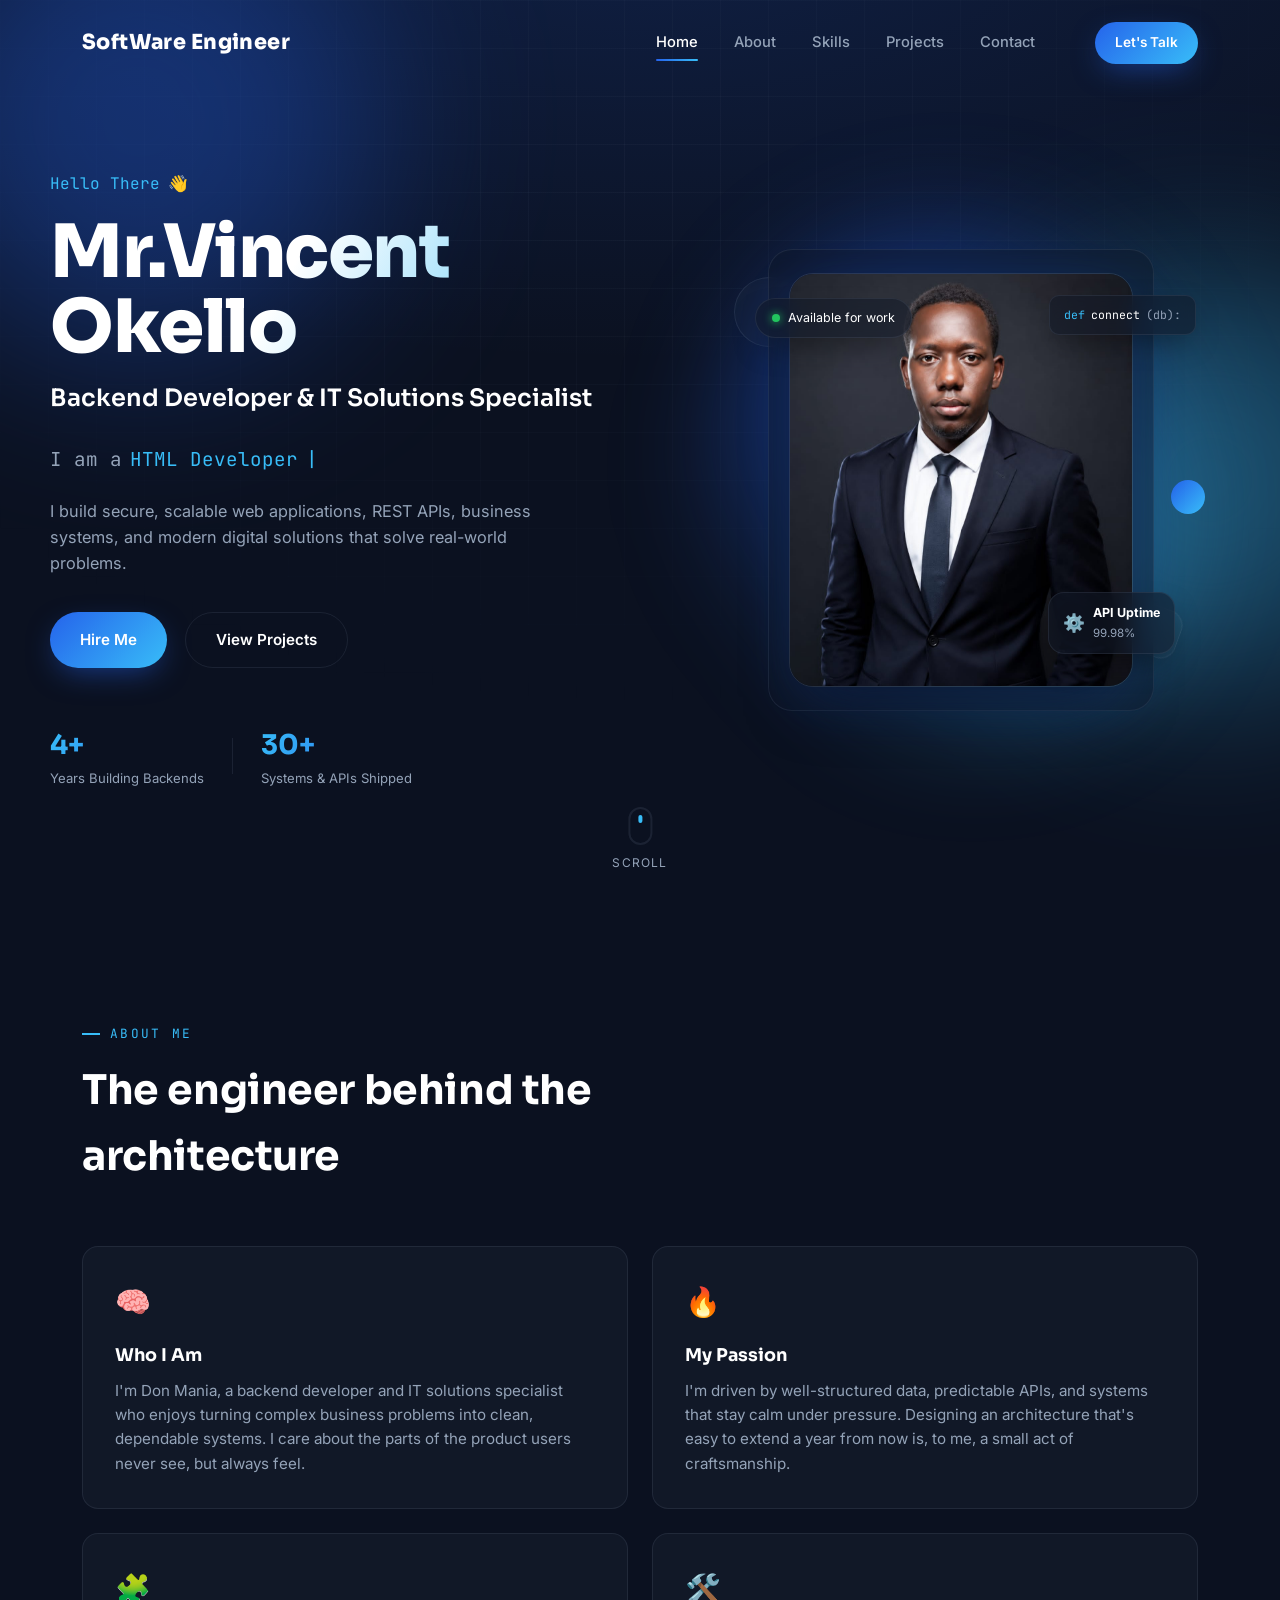
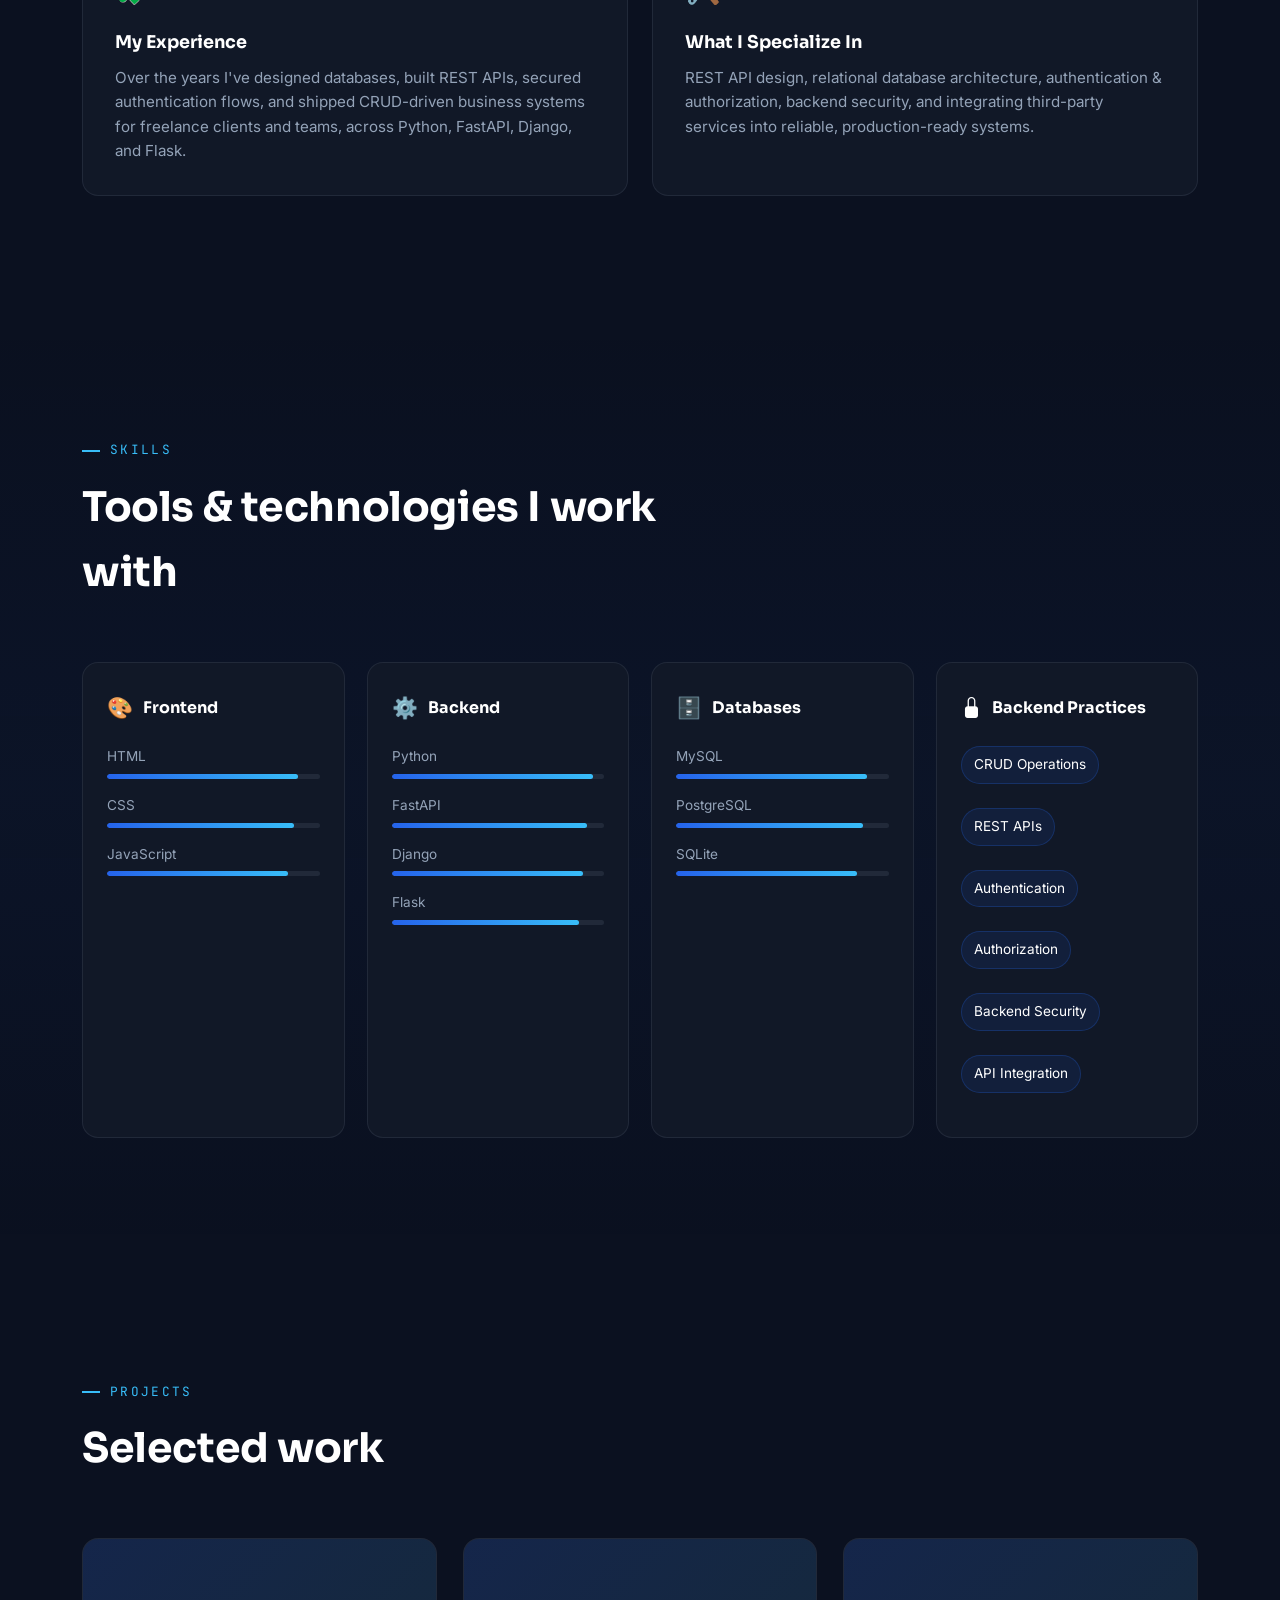
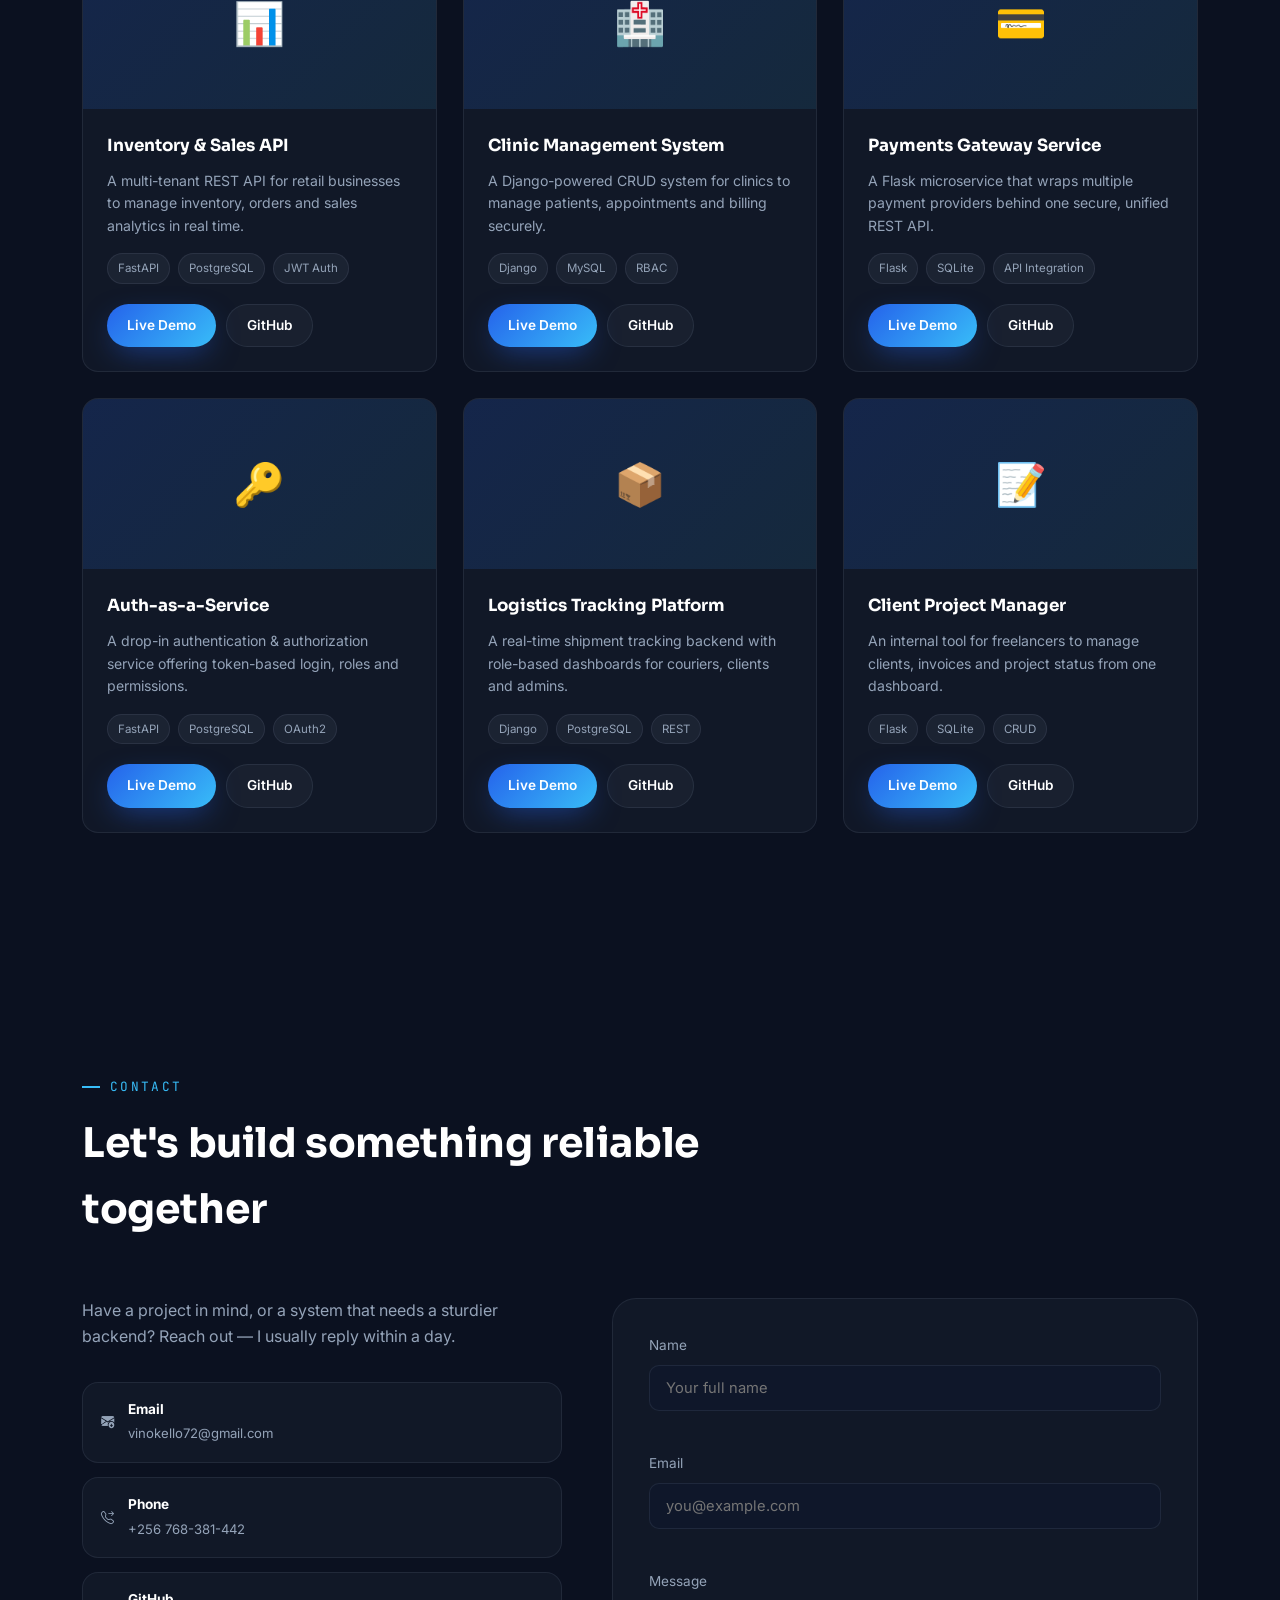
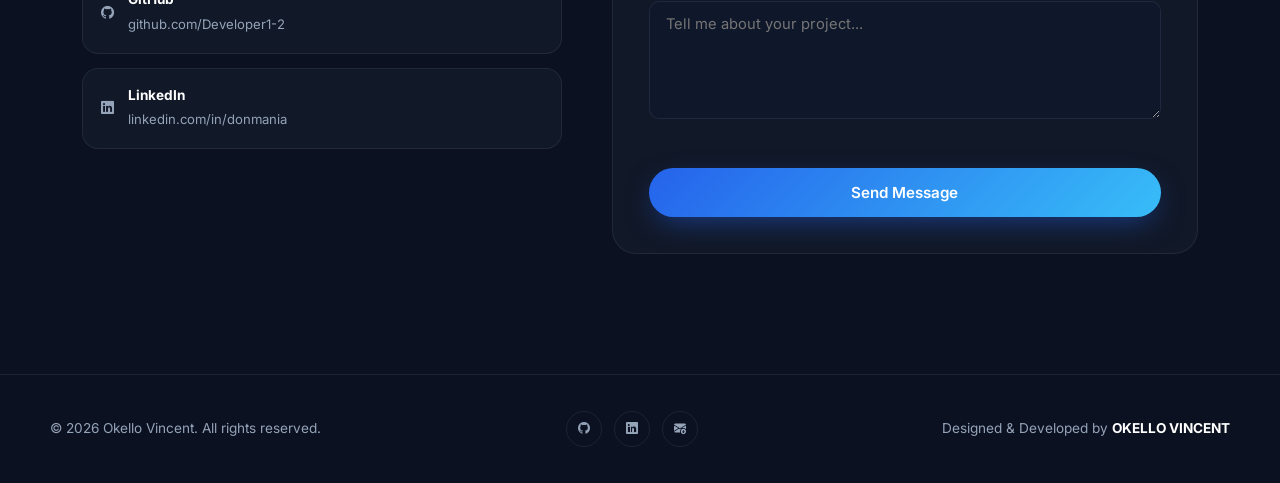
==== commit a3c99f74: "index.html edit" ====
--- a/index.html
+++ b/index.html
@@ -275,7 +275,7 @@
           </div>
           <div class="project-card__links">
             <a href="Stocktake_ interactive demo.html" class="btn btn--small btn--primary">Live Demo</a>
-            <a href="https:/github.com/Developer1-2/inventory_-_sales_management_api" target="_blank" rel="noopener noreferrer" class="btn btn--small btn--ghost">GitHub</a>
+            <a href="https://github.com/Developer1-2/inventory_-_sales_management_api" target="_blank" rel="noopener noreferrer" class="btn btn--small btn--ghost">GitHub</a>
           </div>
         </div>
       </article>
@@ -403,7 +403,7 @@
           <span class="contact__icon"><i class="bi bi-github"></i></span>
           <div>
             <strong>GitHub</strong>
-            <span>github.com/donmania</span>
+            <span>github.com/Developer1-2</span>
           </div>
         </a>
 
